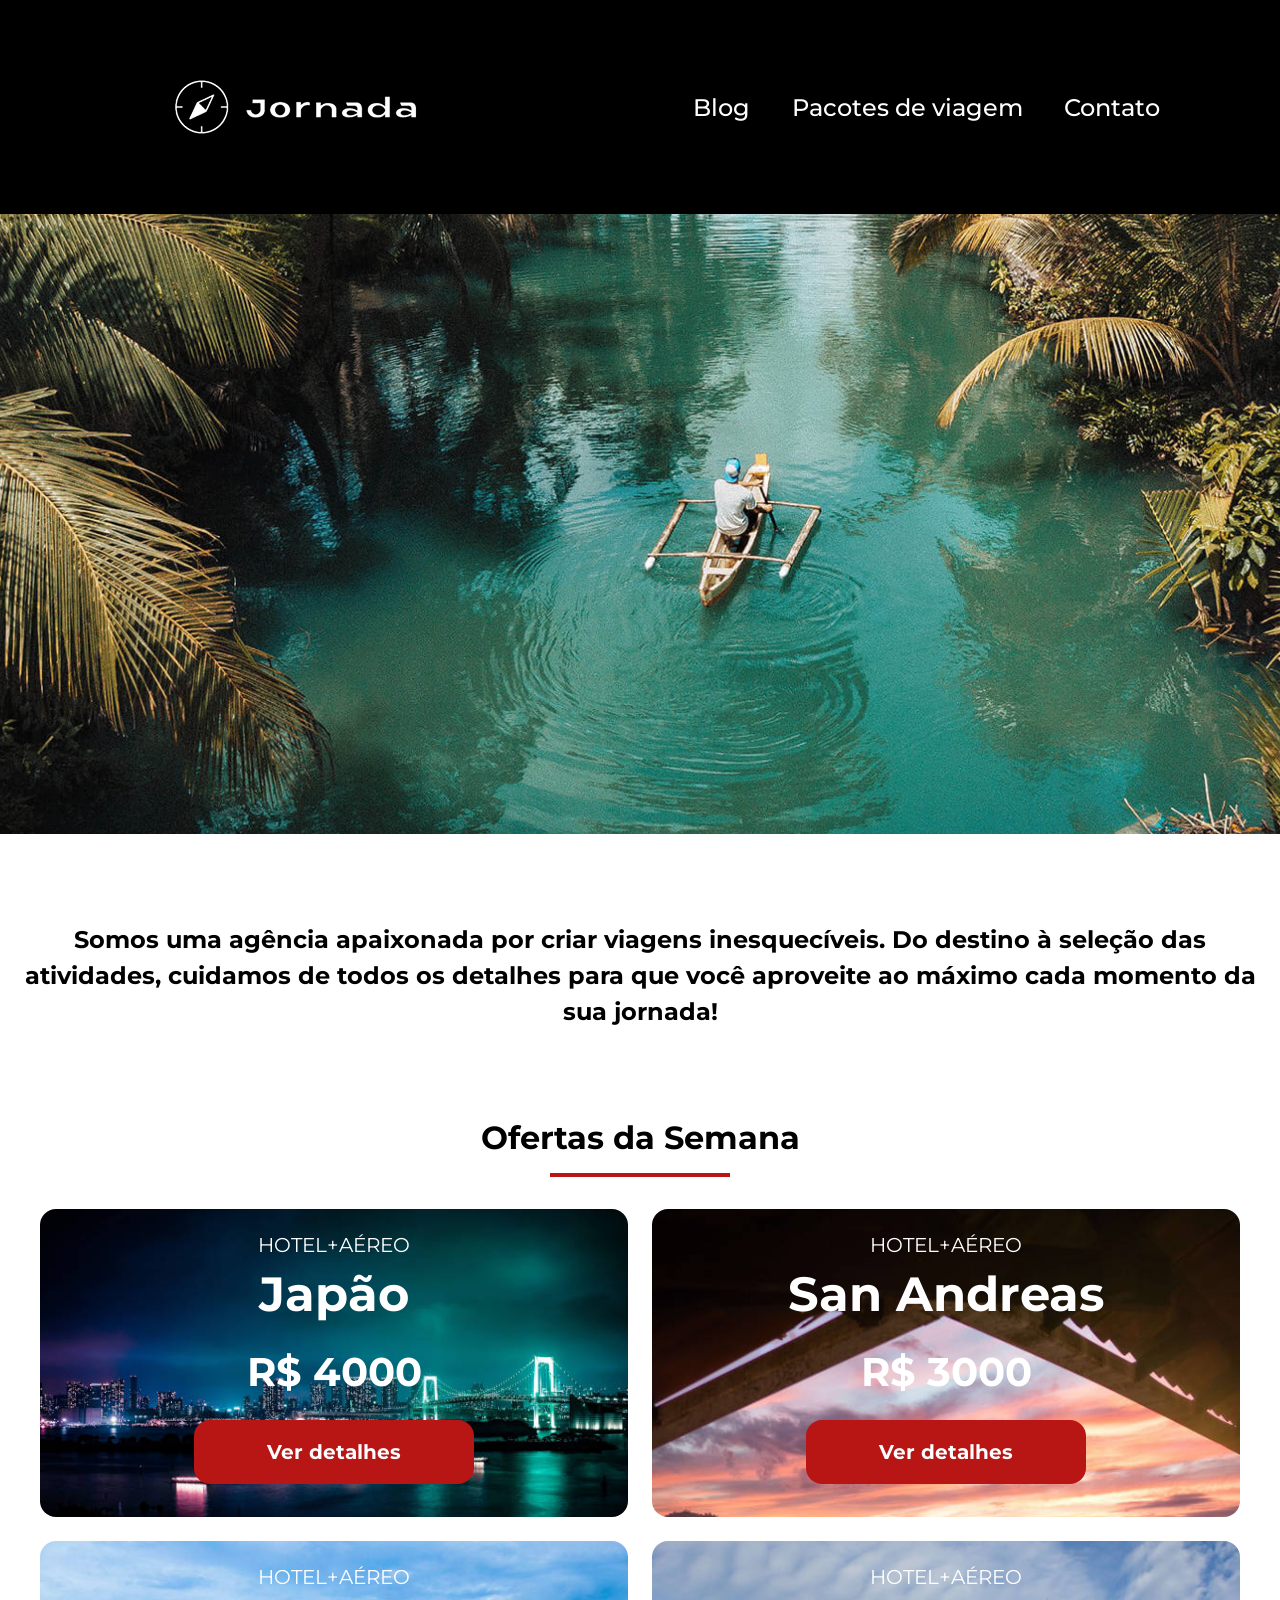
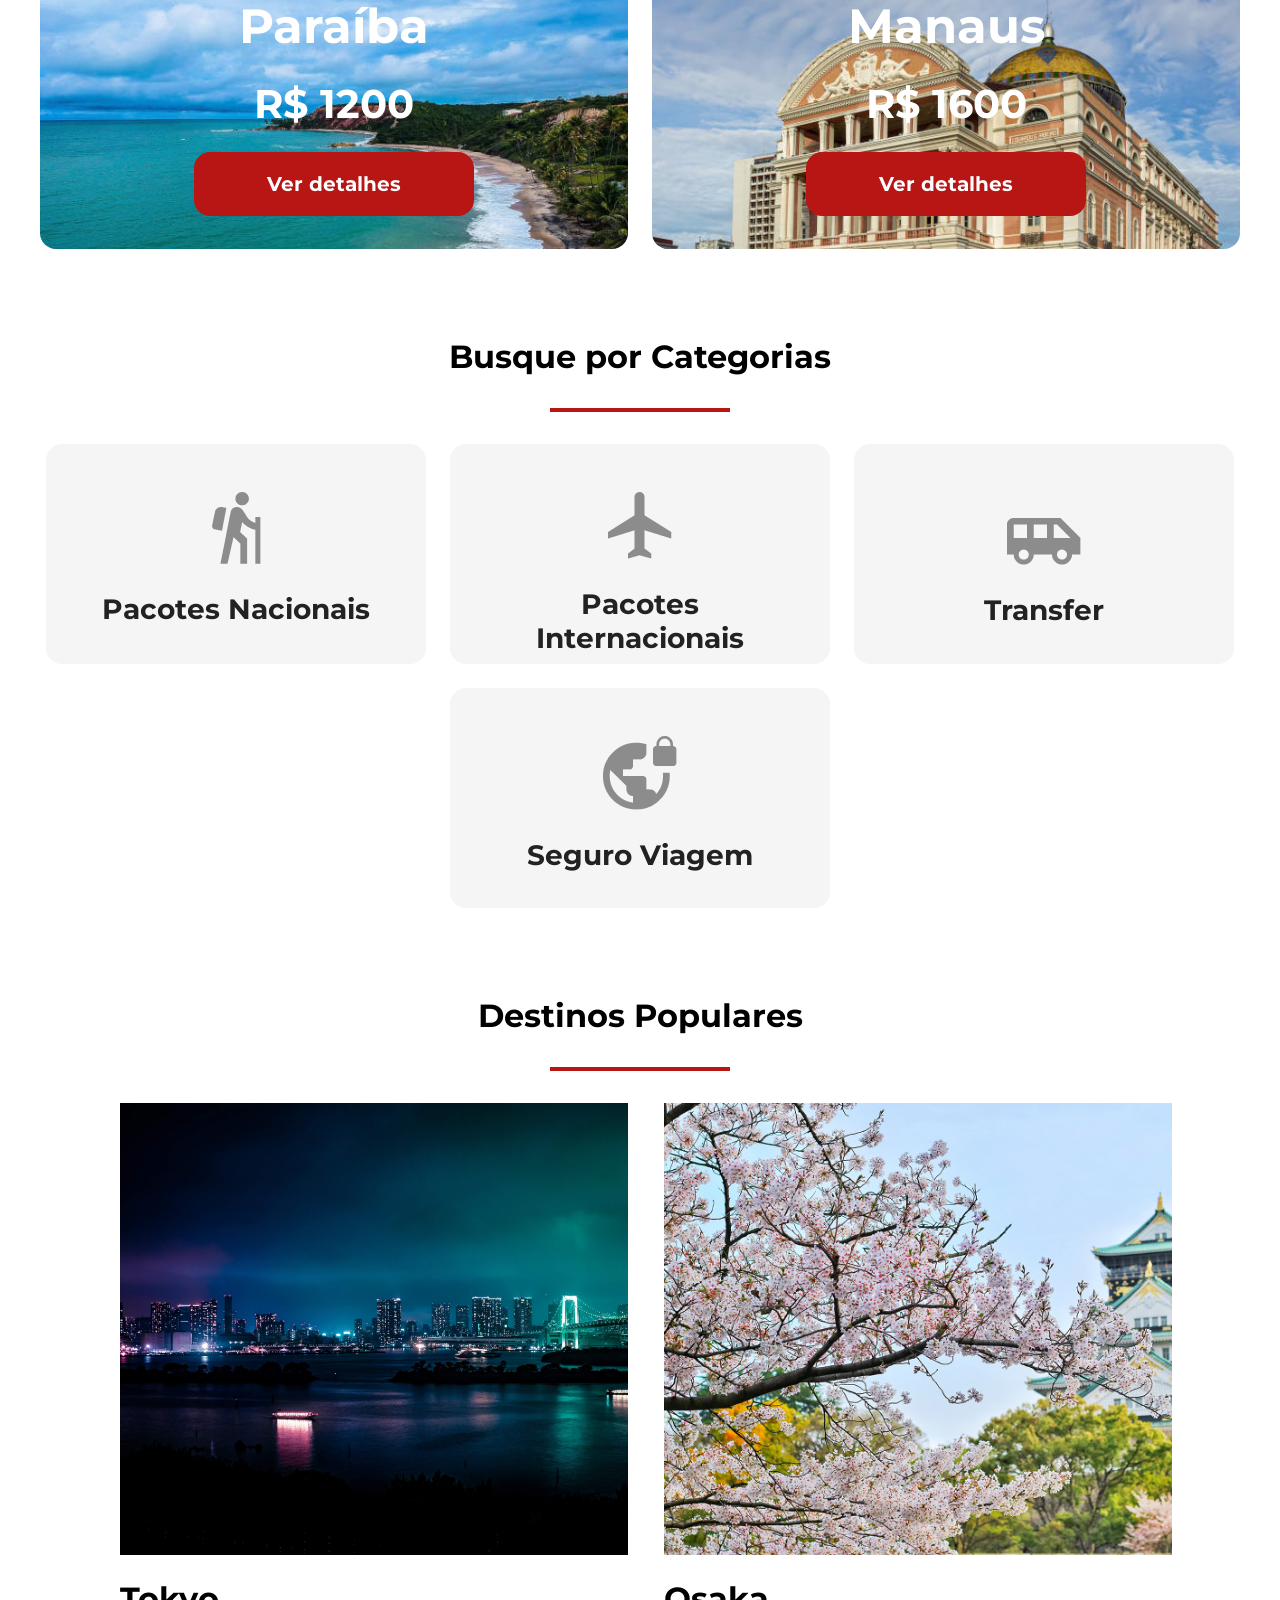
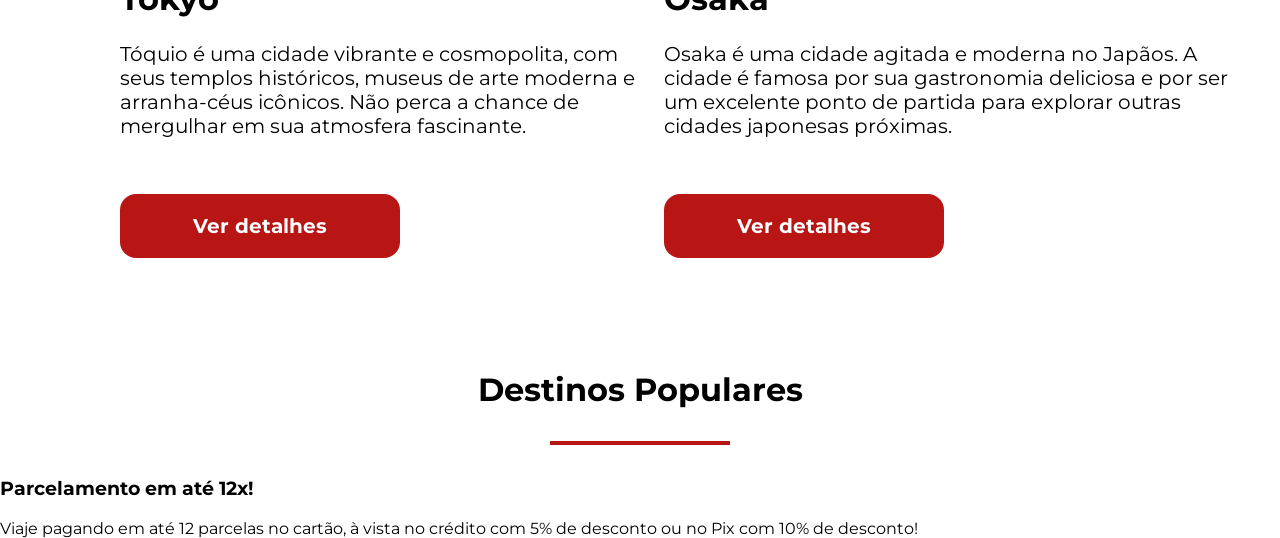
==== index.html @ 3dba0cf2 "Adicioona estrutura inicial da sessao de pagamentos" ====
<!doctype html>
<html lang="pt-br">
  <head>
    <meta charset="UTF-8" />
    <meta name="viewport" content="width=device-width, initial-scale=1.0" />
    <title>Jornada Viagens</title>
    <link rel="stylesheet" href="./css/style.css" />
  </head>
  <body>
    <header>
      <a class="logo" href="index.html" title="Voltar para a página inicial">
        <img
          class="img-mobile"
          src="img/bussola-jornada-viagens-branco.png"
          alt="Bussola Jornada Viagens na cor branca"
        />

        <img
          class="img-desktop"
          src="img/logo-jornada-viagens-branca.png"
          alt="Logo Jornada Viagens na cor branca"
        />
      </a>
      <div class="navigation-menu">
        <label for="menu"> <img src="img/menu.png" alt="Menu" /></label>
        <input type="checkbox" id="menu" hidden />
        <nav>
          <ul class="list-links">
            <li>
              <a href="blog.html" target="_blank" title="Acessar Blog">Blog</a>
            </li>
            <li>
              <a
                href="pacotes.html"
                target="_blank"
                title="Acessar Pacotes de viagem"
                >Pacotes de viagem</a
              >
            </li>
            <li>
              <a href="contato.html" target="_blank" title="Acessar Contato"
                >Contato</a
              >
            </li>
          </ul>
        </nav>
      </div>
    </header>
    <section class="hero">
      <div class="hero-mobile"></div>
      <h2>
        Somos uma agência apaixonada por criar viagens inesquecíveis. Do destino
        à seleção das atividades, cuidamos de todos os detalhes para que você
        aproveite ao máximo cada momento da sua jornada!
      </h2>
    </section>

    <section class="offers">
      <div class="section-title">
        <h2>Ofertas da Semana</h2>
        <hr />
      </div>

      <div class="offers-card">
        <article class="card japao">
            <header>
              <p>HOTEL+AÉREO</p>
              <h3>Japão <br>
                <span>R$ 4000</span>
              </h3>
            </header>
            <footer> <a href="#" class="button">Ver detalhes </a></footer>
          </article>

          <article class="card san-andreas">
            <header>
              <p>HOTEL+AÉREO</p>
              <h3>San Andreas <br>
                <span>R$ 3000</span>
              </h3>
            </header>
            <footer> <a href="#" class="button">Ver detalhes </a></footer>
          </article>

          <article class="card paraiba">
            <header>
              <p>HOTEL+AÉREO</p>
              <h3>Paraíba <br>
                <span>R$ 1200</span>
              </h3>
            </header>
            <footer> <a href="#" class="button">Ver detalhes </a></footer>
          </article>

          <article class="card manaus">
            <header>
              <p>HOTEL+AÉREO</p>
              <h3>Manaus <br>
                <span>R$ 1600</span>
              </h3>
            </header>
            <footer> <a href="#" class="button">Ver detalhes </a></footer>
          </article>
       
      </div>
    </section>

    <section class="busca-categorias">
      <div class="section-title">
        <h2>Busque por Categorias</h2>
        <hr>
      </div>
      <div class="card-busca">
        <a class="card" href="#" target="_blank" title="Busque pela categoria Pacotes Nacionais">
          <img src="img/ícone - pacotes nacionais.png" alt="ícone cinza representando uma pessoa fazendo tracking">
        <h3>Pacotes Nacionais</h3> </a>

        <a class="card" href="#" target="_blank" title="Busque pela categoria Pacotes Internacions">
          <img src="img/ícone - pacotes interacionais.png" alt="ícone cinza representando um avião">
          <h3>Pacotes Internacionais</h3>
        </a>

        <a class="card" id="single-line" href="#" target="_blank" title="Busque pela categoria Transferências">
          <img src="img/ícone -transfer.png" alt="ícone cinza representando uma Van">
          <h3>Transfer</h3>
        </a>

        <a class="card" href="#" target="_blank" title="Busque pela categoria Seguro Viagem">
          <img src="img/ícone - seguro viagem.png" alt="ícone cinza representando um Globo com Cadeado">
          <h3>Seguro Viagem</h3>
        </a>
      </div>

      <section class="destinos-populares">
        <div class="section-title">
          <h2>Destinos Populares</h2>
          <hr>
        </div>

        <div class="itens-destinos">
          <article class="item">
            <div class="foto-destino-tokyo">

            </div>
            <header>
              <div class="img-item">
                <h4 class="texto-tokyo">Tokyo</h4>
              </div>
            </header>
            <p class="texto-tokyo">Tóquio é uma cidade vibrante e cosmopolita, com seus templos históricos, museus de arte moderna e arranha-céus icônicos. Não perca a chance de mergulhar em sua atmosfera fascinante.</p>
            <a href="#" class="button">Ver detalhes</a>
          </article>

          <article class="item">
            <div class="foto-destino-osaka">
              
            </div>
            <header>
              <div class="img-item">
                <h4 class="texto-osaka">Osaka</h4>
              </div>
            </header>
            <p class="texto-osaka">Osaka é uma cidade agitada e moderna no Japãos. A cidade é famosa por sua gastronomia deliciosa e por ser um excelente ponto de partida para explorar outras cidades japonesas próximas.</p>
            <a href="#" class="button button-osaka">Ver detalhes</a>
          </article>
        </div>
      </section>

      <secrion class="payments">
        <div class="section-title">
          <h2>Destinos Populares</h2>
          <hr>
        </div>
        <div class="text content">
          <h3>Parcelamento em até 12x!</h3>
          <p>Viaje pagando em até 12 parcelas no cartão, à vista no crédito com 5% de desconto ou no Pix com 10% de desconto!</p>
        </div>
        <div class="image bag"></div>
        <div class="image passport"></div>
        <div class="image people"></div>
      </secrion>
    </body>
</html>
---- css/style.css ----
@import url(global.css);
@import url(header.css);
@import url(hero.css);
@import url(offers.css);
@import url(buscacategorias.css);
@import url(destinations.css);
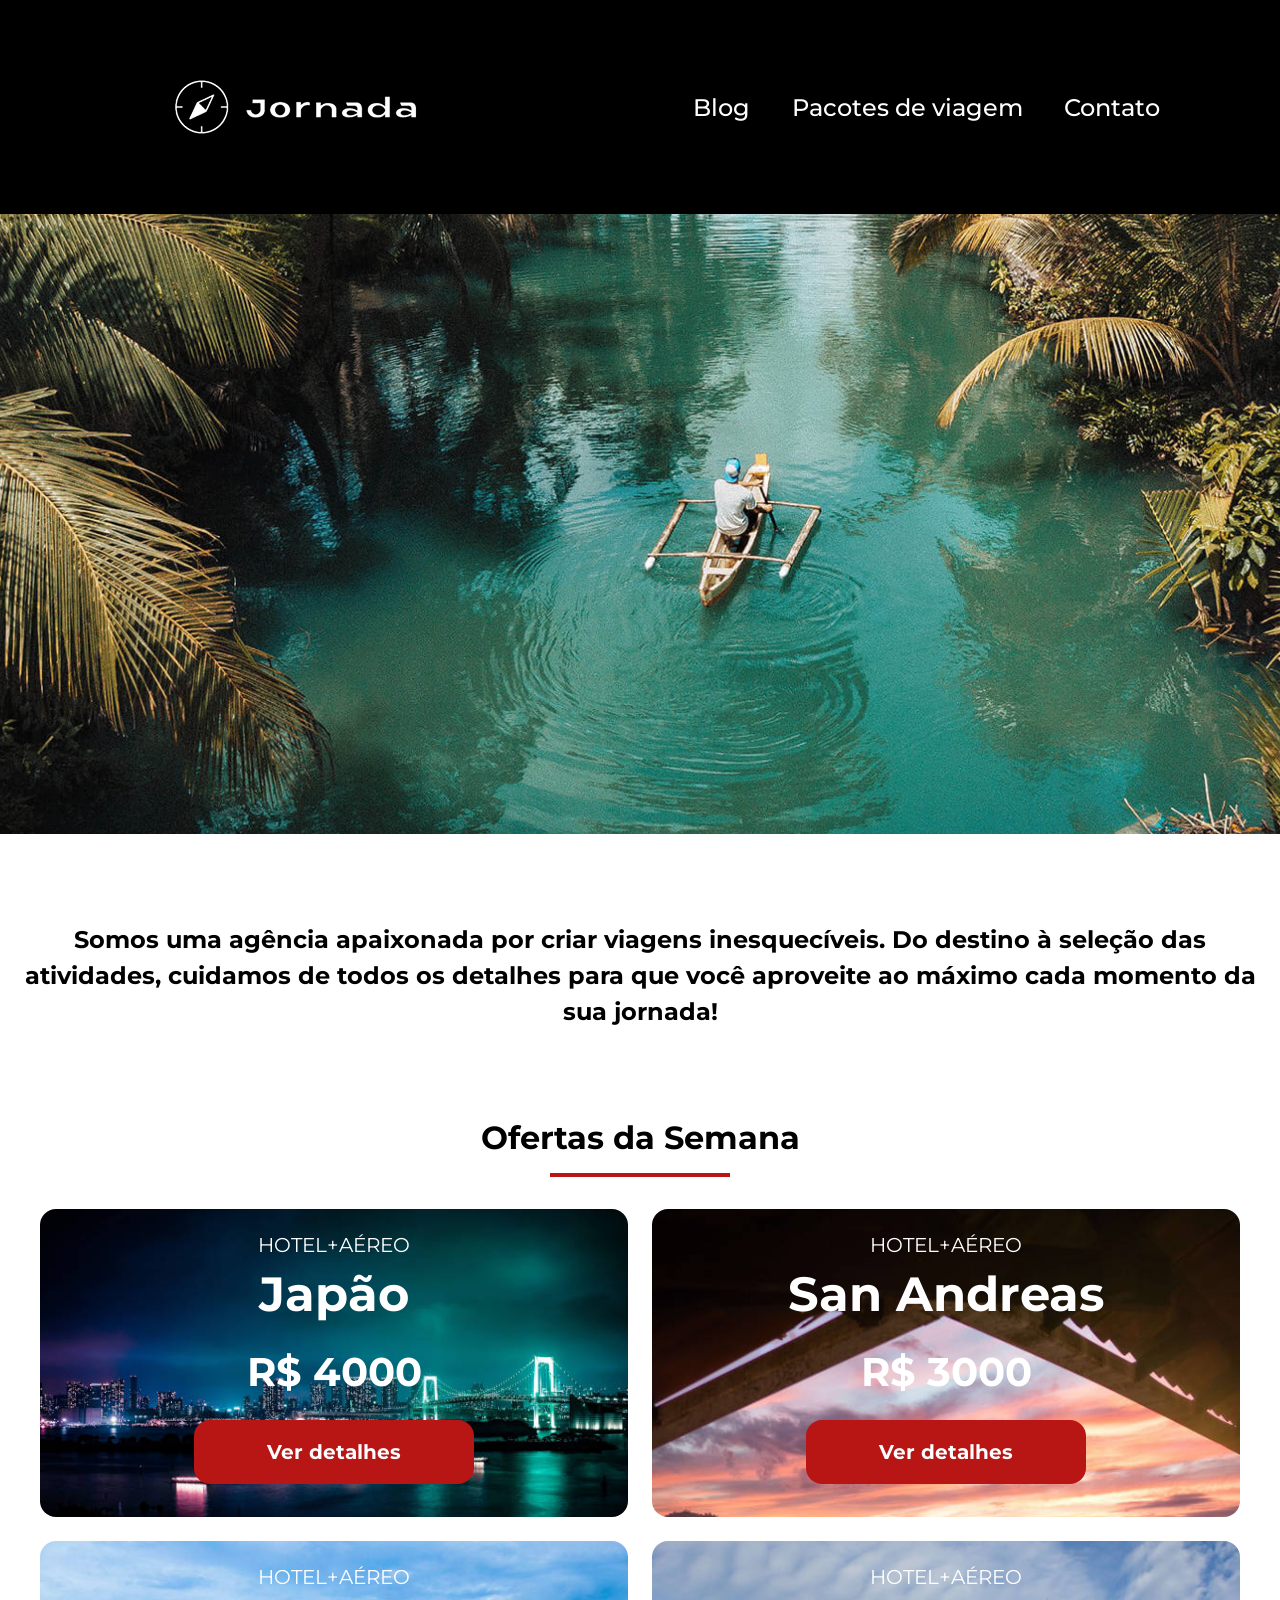
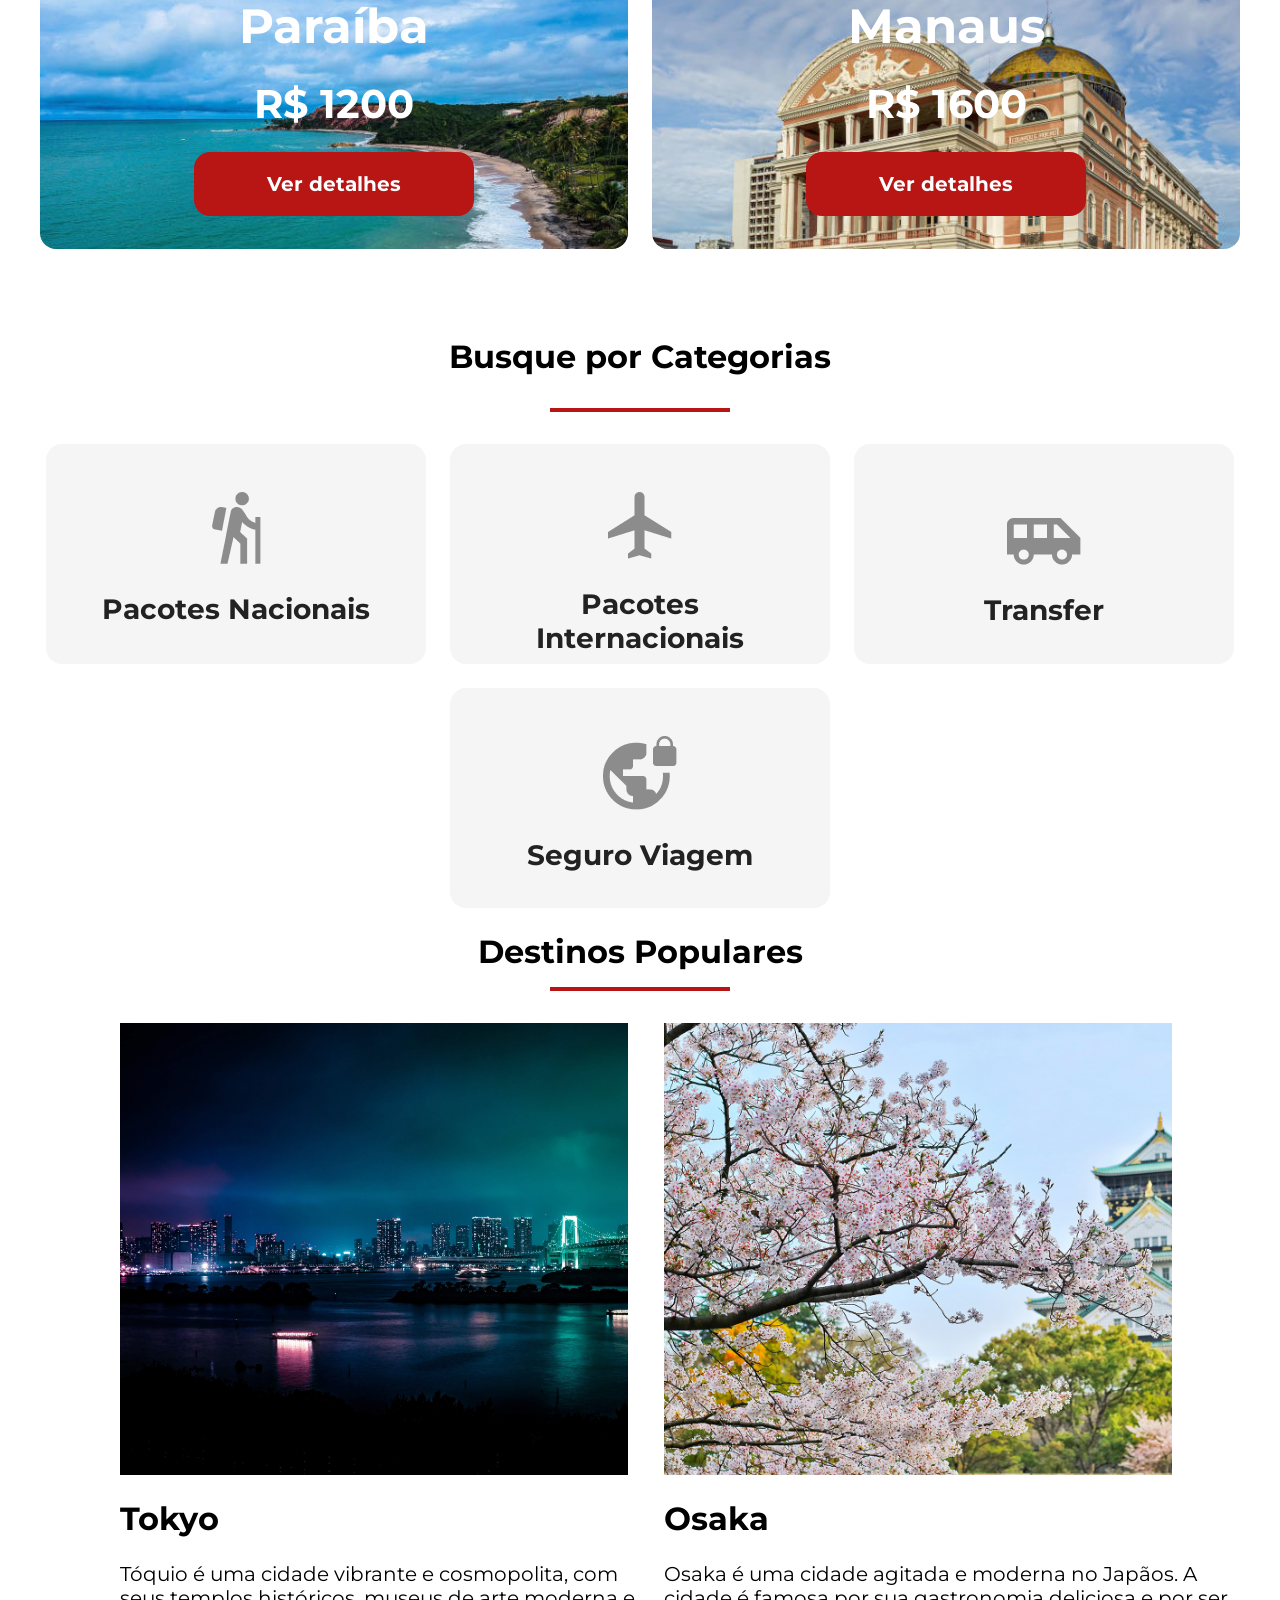
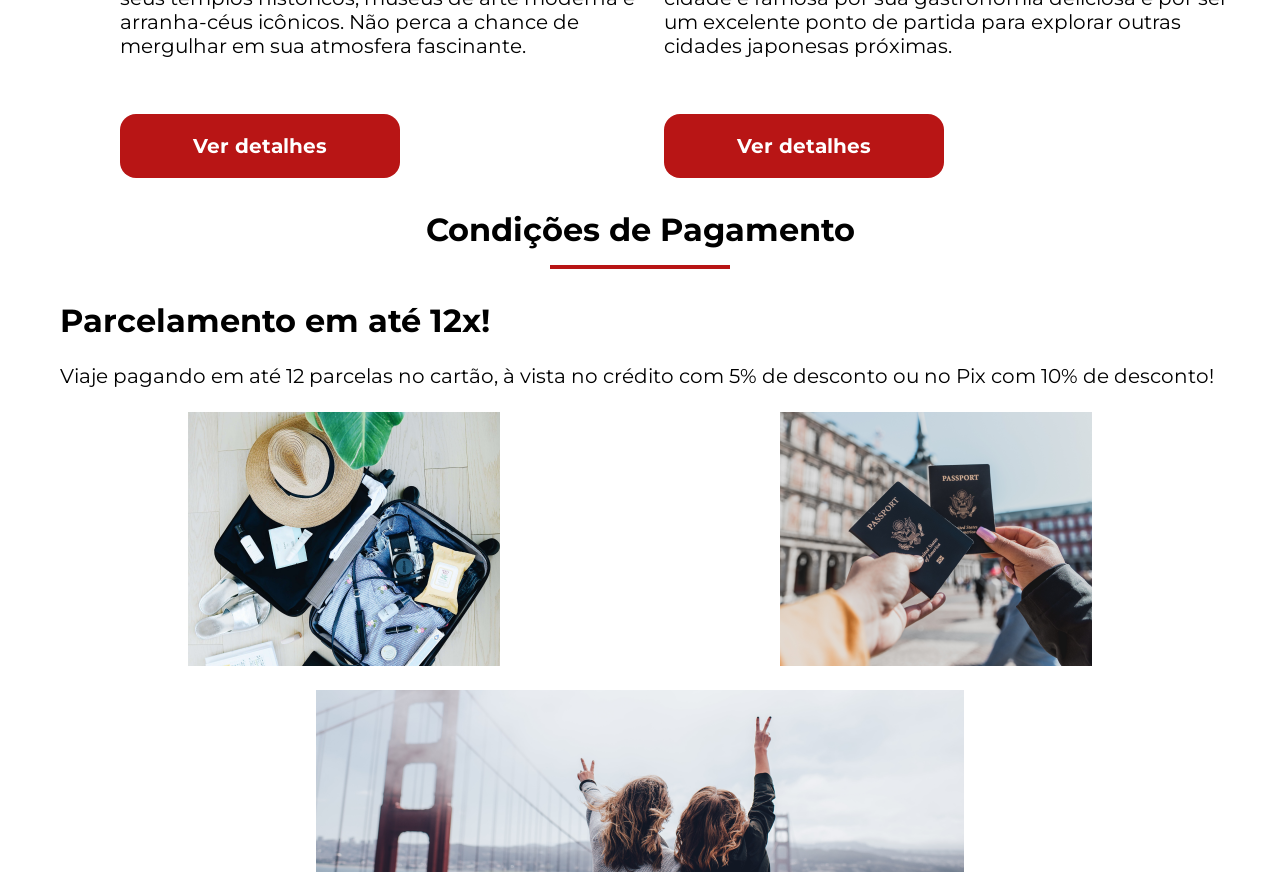
==== commit 65abcafe: "Finaliza cards com css grid para layouts mobile e tablets" ====
--- a/index.html
+++ b/index.html
@@ -131,6 +131,8 @@
         </a>
       </div>
 
+      </section>
+
       <section class="destinos-populares">
         <div class="section-title">
           <h2>Destinos Populares</h2>
@@ -166,18 +168,20 @@
         </div>
       </section>
 
-      <secrion class="payments">
+      <section class="payments">
         <div class="section-title">
-          <h2>Destinos Populares</h2>
+          <h2>Condições de Pagamento</h2>
           <hr>
         </div>
-        <div class="text content">
-          <h3>Parcelamento em até 12x!</h3>
-          <p>Viaje pagando em até 12 parcelas no cartão, à vista no crédito com 5% de desconto ou no Pix com 10% de desconto!</p>
+        <div class="text-content">
+          <h3 class="content-title">Parcelamento em até 12x!</h3>
+          <p class="content-text">Viaje pagando em até 12 parcelas no cartão, à vista no crédito com 5% de desconto ou no Pix com 10% de desconto!</p>
         </div>
-        <div class="image bag"></div>
-        <div class="image passport"></div>
-        <div class="image people"></div>
-      </secrion>
+        <div class="photo-grid">
+          <div class="imagens-grid image bag"></div>
+          <div class="imagens-grid image passport"></div>
+          <div class="imagens-grid image people"></div>
+        </div>
+      </section>
     </body>
 </html>
--- a/css/style.css
+++ b/css/style.css
@@ -5,4 +5,5 @@
 @import url(hero.css);
 @import url(offers.css);
 @import url(buscacategorias.css);
-@import url(destinations.css);+@import url(destinations.css);
+@import url(payments.css);
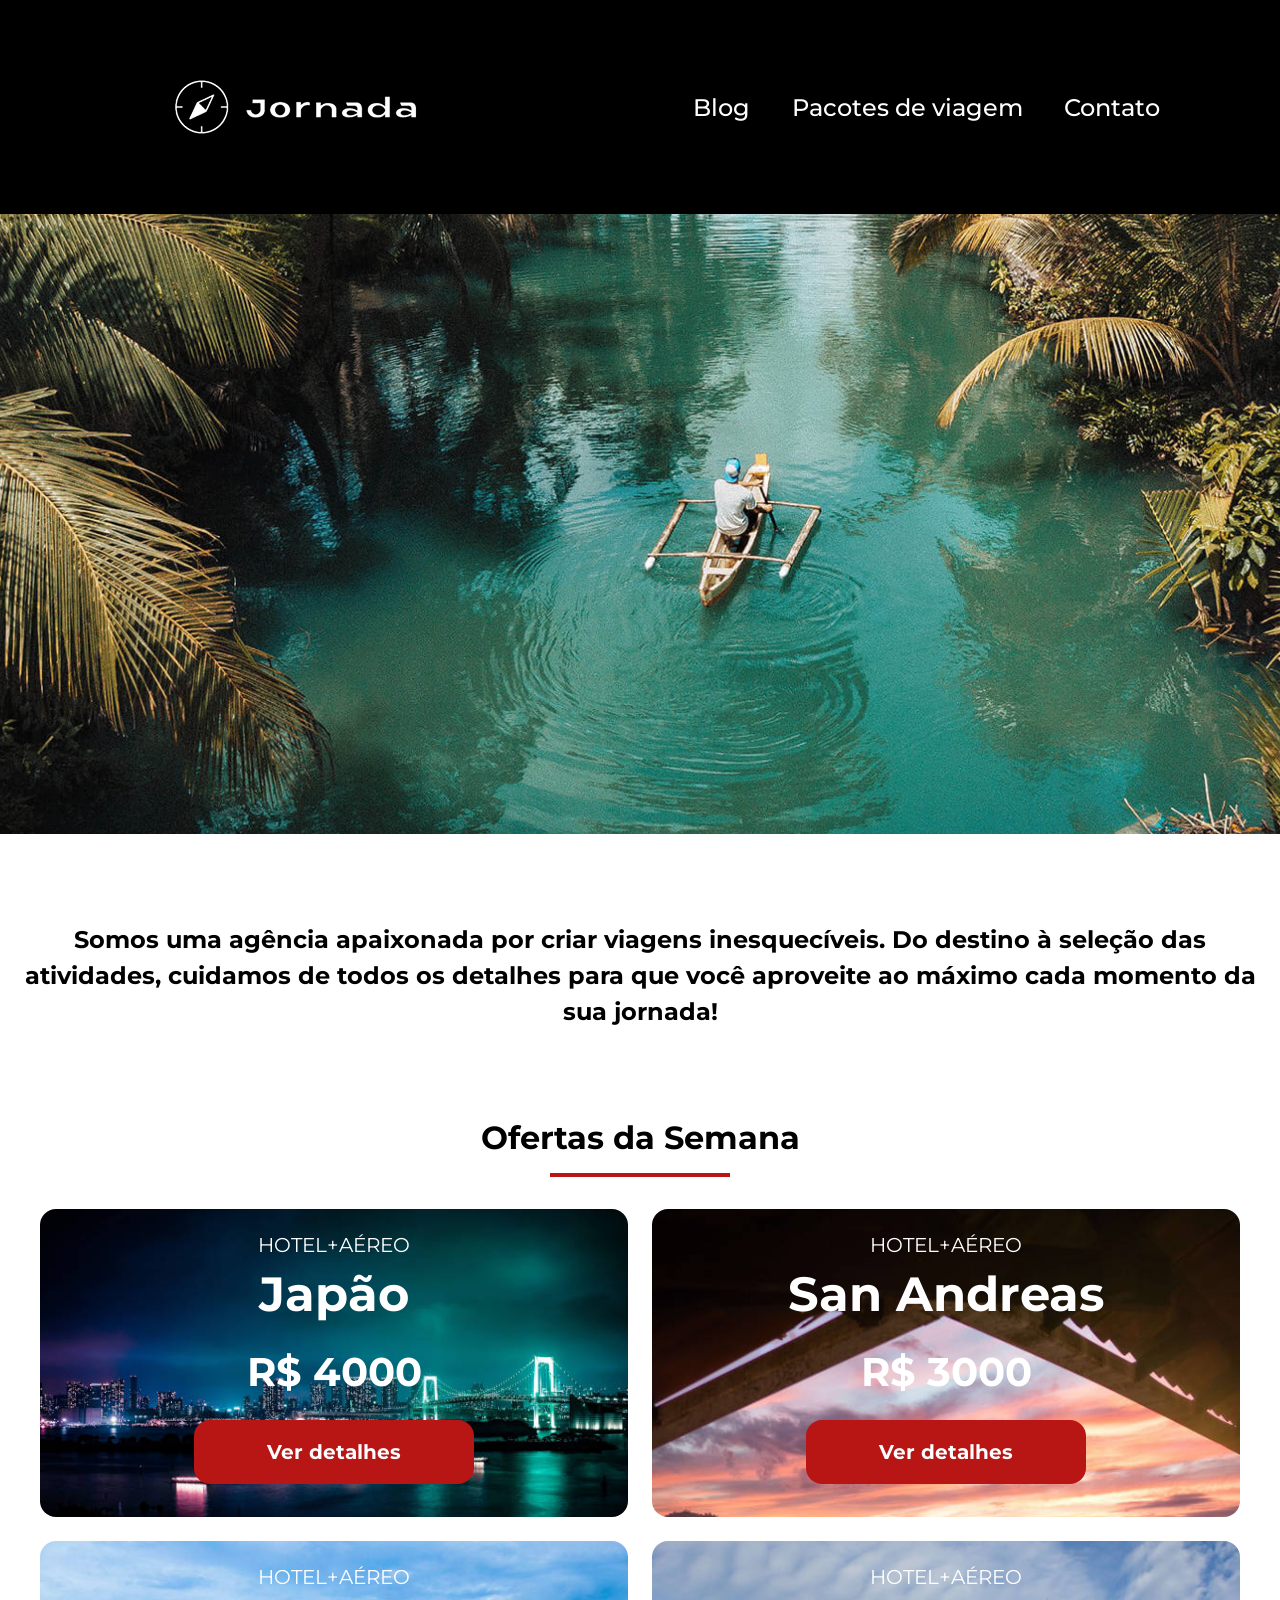
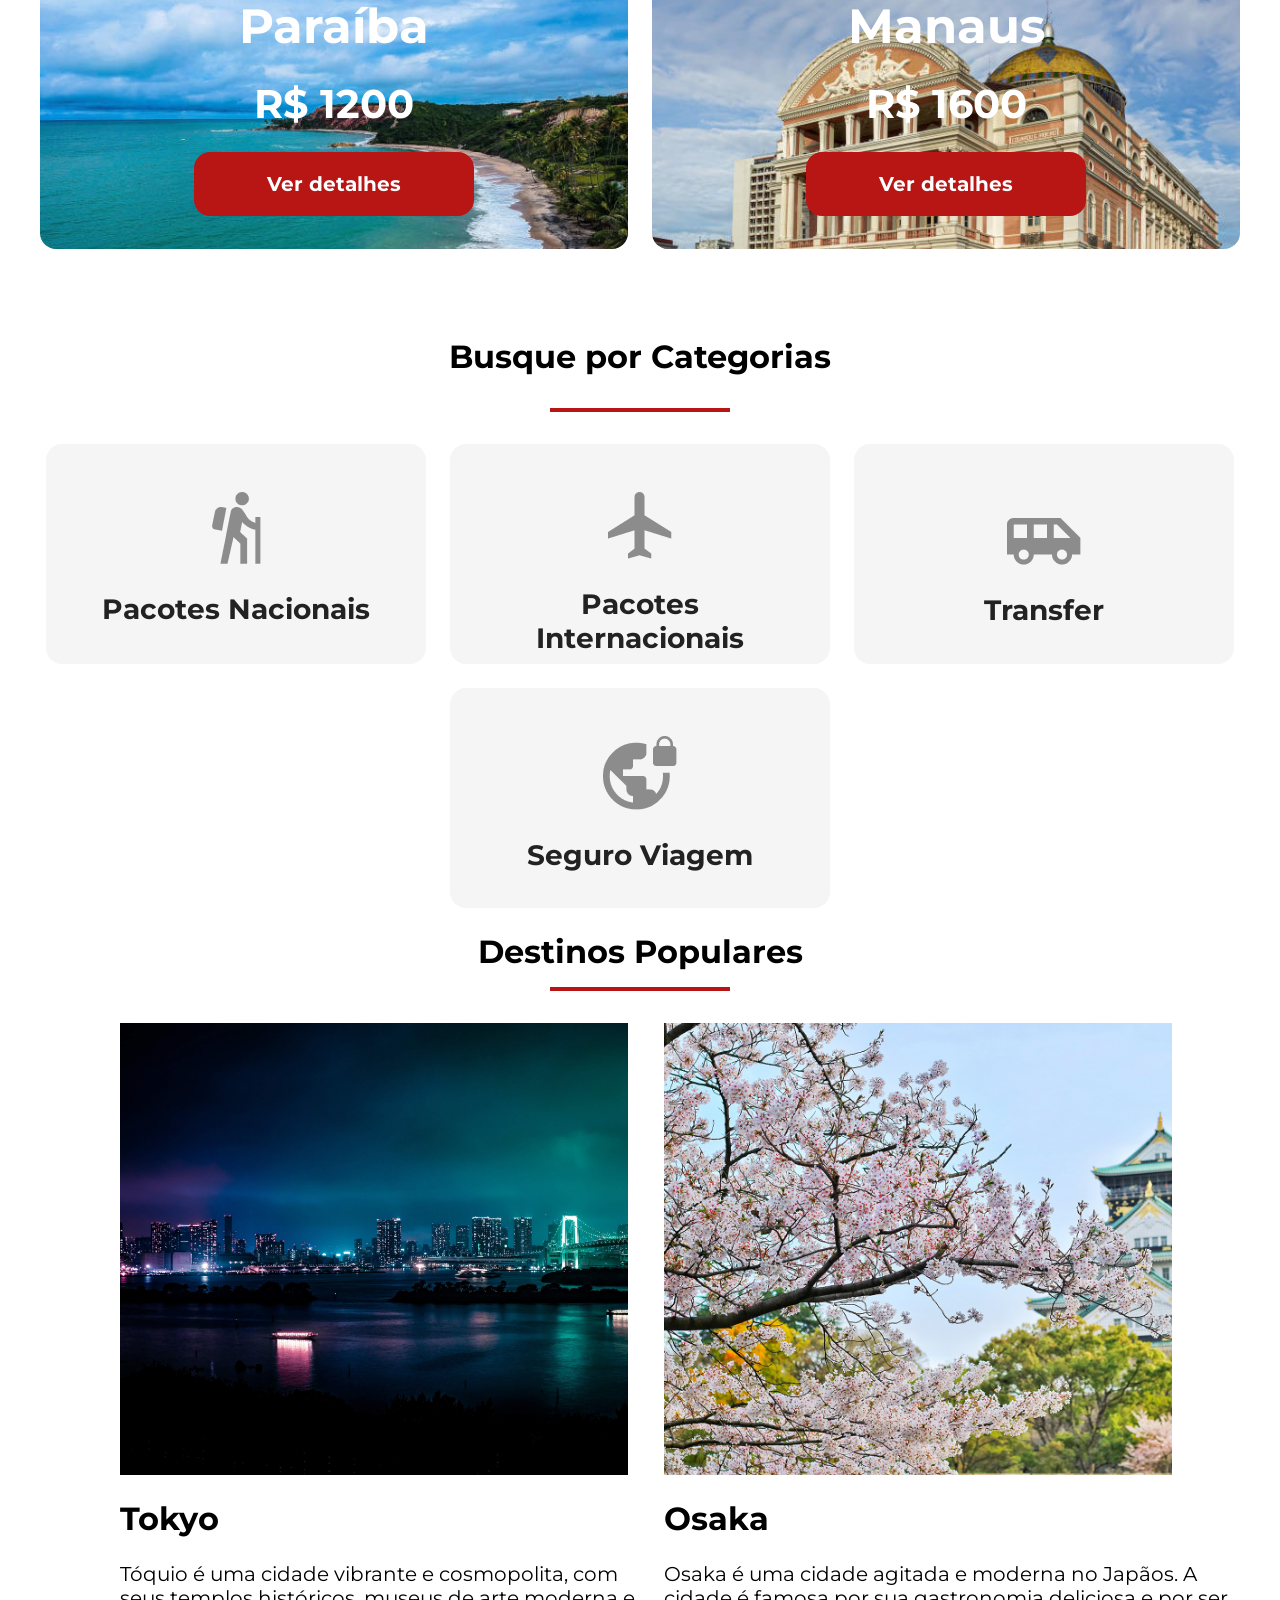
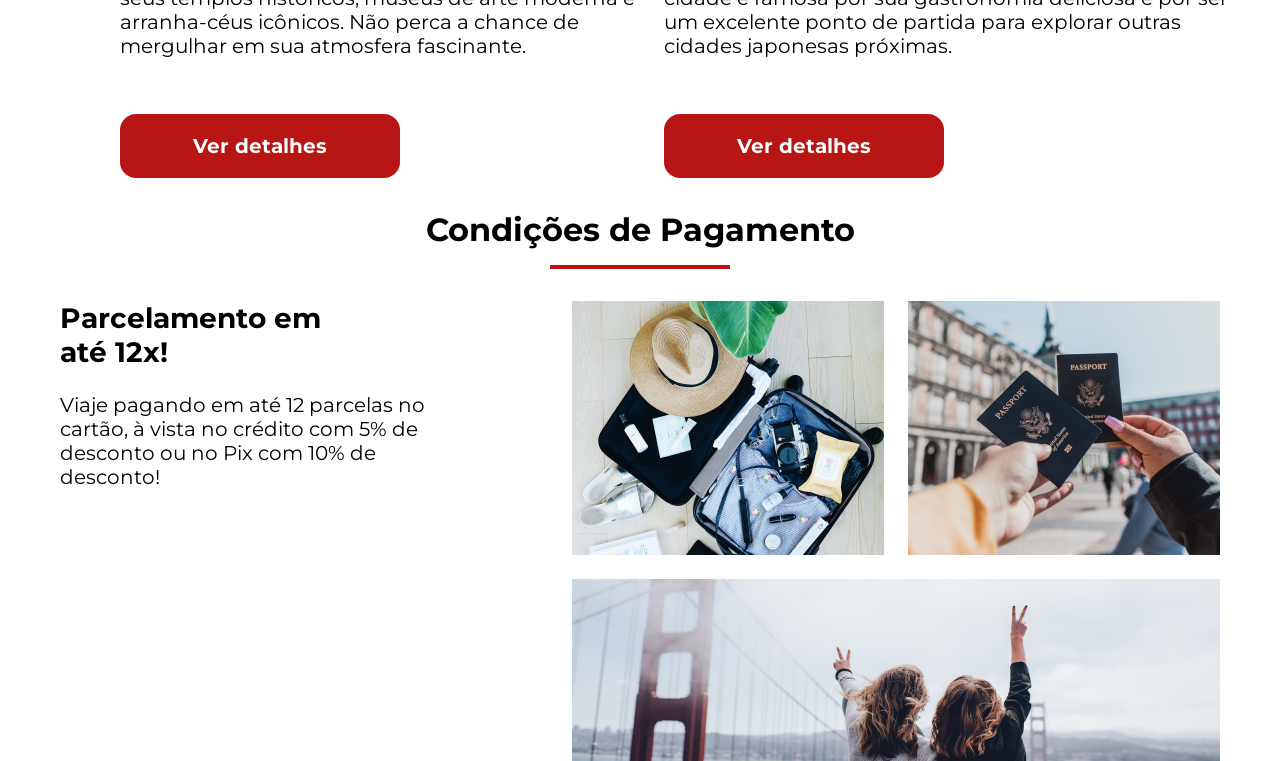
==== commit f5d64d79: "Finaliza sessao payments" ====
--- a/index.html
+++ b/index.html
@@ -63,125 +63,170 @@
 
       <div class="offers-card">
         <article class="card japao">
-            <header>
-              <p>HOTEL+AÉREO</p>
-              <h3>Japão <br>
-                <span>R$ 4000</span>
-              </h3>
-            </header>
-            <footer> <a href="#" class="button">Ver detalhes </a></footer>
-          </article>
-
-          <article class="card san-andreas">
-            <header>
-              <p>HOTEL+AÉREO</p>
-              <h3>San Andreas <br>
-                <span>R$ 3000</span>
-              </h3>
-            </header>
-            <footer> <a href="#" class="button">Ver detalhes </a></footer>
-          </article>
-
-          <article class="card paraiba">
-            <header>
-              <p>HOTEL+AÉREO</p>
-              <h3>Paraíba <br>
-                <span>R$ 1200</span>
-              </h3>
-            </header>
-            <footer> <a href="#" class="button">Ver detalhes </a></footer>
-          </article>
-
-          <article class="card manaus">
-            <header>
-              <p>HOTEL+AÉREO</p>
-              <h3>Manaus <br>
-                <span>R$ 1600</span>
-              </h3>
-            </header>
-            <footer> <a href="#" class="button">Ver detalhes </a></footer>
-          </article>
-       
+          <header>
+            <p>HOTEL+AÉREO</p>
+            <h3>
+              Japão <br />
+              <span>R$ 4000</span>
+            </h3>
+          </header>
+          <footer><a href="#" class="button">Ver detalhes </a></footer>
+        </article>
+
+        <article class="card san-andreas">
+          <header>
+            <p>HOTEL+AÉREO</p>
+            <h3>
+              San Andreas <br />
+              <span>R$ 3000</span>
+            </h3>
+          </header>
+          <footer><a href="#" class="button">Ver detalhes </a></footer>
+        </article>
+
+        <article class="card paraiba">
+          <header>
+            <p>HOTEL+AÉREO</p>
+            <h3>
+              Paraíba <br />
+              <span>R$ 1200</span>
+            </h3>
+          </header>
+          <footer><a href="#" class="button">Ver detalhes </a></footer>
+        </article>
+
+        <article class="card manaus">
+          <header>
+            <p>HOTEL+AÉREO</p>
+            <h3>
+              Manaus <br />
+              <span>R$ 1600</span>
+            </h3>
+          </header>
+          <footer><a href="#" class="button">Ver detalhes </a></footer>
+        </article>
       </div>
     </section>
 
     <section class="busca-categorias">
       <div class="section-title">
         <h2>Busque por Categorias</h2>
-        <hr>
+        <hr />
       </div>
       <div class="card-busca">
-        <a class="card" href="#" target="_blank" title="Busque pela categoria Pacotes Nacionais">
-          <img src="img/ícone - pacotes nacionais.png" alt="ícone cinza representando uma pessoa fazendo tracking">
-        <h3>Pacotes Nacionais</h3> </a>
-
-        <a class="card" href="#" target="_blank" title="Busque pela categoria Pacotes Internacions">
-          <img src="img/ícone - pacotes interacionais.png" alt="ícone cinza representando um avião">
+        <a
+          class="card"
+          href="#"
+          target="_blank"
+          title="Busque pela categoria Pacotes Nacionais"
+        >
+          <img
+            src="img/ícone - pacotes nacionais.png"
+            alt="ícone cinza representando uma pessoa fazendo tracking"
+          />
+          <h3>Pacotes Nacionais</h3>
+        </a>
+
+        <a
+          class="card"
+          href="#"
+          target="_blank"
+          title="Busque pela categoria Pacotes Internacions"
+        >
+          <img
+            src="img/ícone - pacotes interacionais.png"
+            alt="ícone cinza representando um avião"
+          />
           <h3>Pacotes Internacionais</h3>
         </a>
 
-        <a class="card" id="single-line" href="#" target="_blank" title="Busque pela categoria Transferências">
-          <img src="img/ícone -transfer.png" alt="ícone cinza representando uma Van">
+        <a
+          class="card"
+          id="single-line"
+          href="#"
+          target="_blank"
+          title="Busque pela categoria Transferências"
+        >
+          <img
+            src="img/ícone -transfer.png"
+            alt="ícone cinza representando uma Van"
+          />
           <h3>Transfer</h3>
         </a>
 
-        <a class="card" href="#" target="_blank" title="Busque pela categoria Seguro Viagem">
-          <img src="img/ícone - seguro viagem.png" alt="ícone cinza representando um Globo com Cadeado">
+        <a
+          class="card"
+          href="#"
+          target="_blank"
+          title="Busque pela categoria Seguro Viagem"
+        >
+          <img
+            src="img/ícone - seguro viagem.png"
+            alt="ícone cinza representando um Globo com Cadeado"
+          />
           <h3>Seguro Viagem</h3>
         </a>
       </div>
-
-      </section>
-
-      <section class="destinos-populares">
-        <div class="section-title">
-          <h2>Destinos Populares</h2>
-          <hr>
-        </div>
-
-        <div class="itens-destinos">
-          <article class="item">
-            <div class="foto-destino-tokyo">
-
+    </section>
+
+    <section class="destinos-populares">
+      <div class="section-title">
+        <h2>Destinos Populares</h2>
+        <hr />
+      </div>
+
+      <div class="itens-destinos">
+        <article class="item">
+          <div class="foto-destino-tokyo"></div>
+          <header>
+            <div class="img-item">
+              <h4 class="texto-tokyo">Tokyo</h4>
             </div>
-            <header>
-              <div class="img-item">
-                <h4 class="texto-tokyo">Tokyo</h4>
-              </div>
-            </header>
-            <p class="texto-tokyo">Tóquio é uma cidade vibrante e cosmopolita, com seus templos históricos, museus de arte moderna e arranha-céus icônicos. Não perca a chance de mergulhar em sua atmosfera fascinante.</p>
-            <a href="#" class="button">Ver detalhes</a>
-          </article>
-
-          <article class="item">
-            <div class="foto-destino-osaka">
-              
+          </header>
+          <p class="texto-tokyo">
+            Tóquio é uma cidade vibrante e cosmopolita, com seus templos
+            históricos, museus de arte moderna e arranha-céus icônicos. Não
+            perca a chance de mergulhar em sua atmosfera fascinante.
+          </p>
+          <a href="#" class="button">Ver detalhes</a>
+        </article>
+
+        <article class="item">
+          <div class="foto-destino-osaka"></div>
+          <header>
+            <div class="img-item">
+              <h4 class="texto-osaka">Osaka</h4>
             </div>
-            <header>
-              <div class="img-item">
-                <h4 class="texto-osaka">Osaka</h4>
-              </div>
-            </header>
-            <p class="texto-osaka">Osaka é uma cidade agitada e moderna no Japãos. A cidade é famosa por sua gastronomia deliciosa e por ser um excelente ponto de partida para explorar outras cidades japonesas próximas.</p>
-            <a href="#" class="button button-osaka">Ver detalhes</a>
-          </article>
-        </div>
-      </section>
-
-      <section class="payments">
-        <div class="section-title">
-          <h2>Condições de Pagamento</h2>
-          <hr>
-        </div>
+          </header>
+          <p class="texto-osaka">
+            Osaka é uma cidade agitada e moderna no Japãos. A cidade é famosa
+            por sua gastronomia deliciosa e por ser um excelente ponto de
+            partida para explorar outras cidades japonesas próximas.
+          </p>
+          <a href="#" class="button button-osaka">Ver detalhes</a>
+        </article>
+      </div>
+    </section>
+
+    <section class="payments">
+      <div class="section-title">
+        <h2>Condições de Pagamento</h2>
+        <hr />
+      </div>
+      <div class="content-container">
         <div class="text-content">
           <h3 class="content-title">Parcelamento em até 12x!</h3>
-          <p class="content-text">Viaje pagando em até 12 parcelas no cartão, à vista no crédito com 5% de desconto ou no Pix com 10% de desconto!</p>
+          <p class="content-text">
+            Viaje pagando em até 12 parcelas no cartão, à vista no crédito com
+            5% de desconto ou no Pix com 10% de desconto!
+          </p>
         </div>
         <div class="photo-grid">
           <div class="imagens-grid image bag"></div>
           <div class="imagens-grid image passport"></div>
           <div class="imagens-grid image people"></div>
         </div>
-      </section>
-    </body>
+      </div>
+    </section>
+  </body>
 </html>
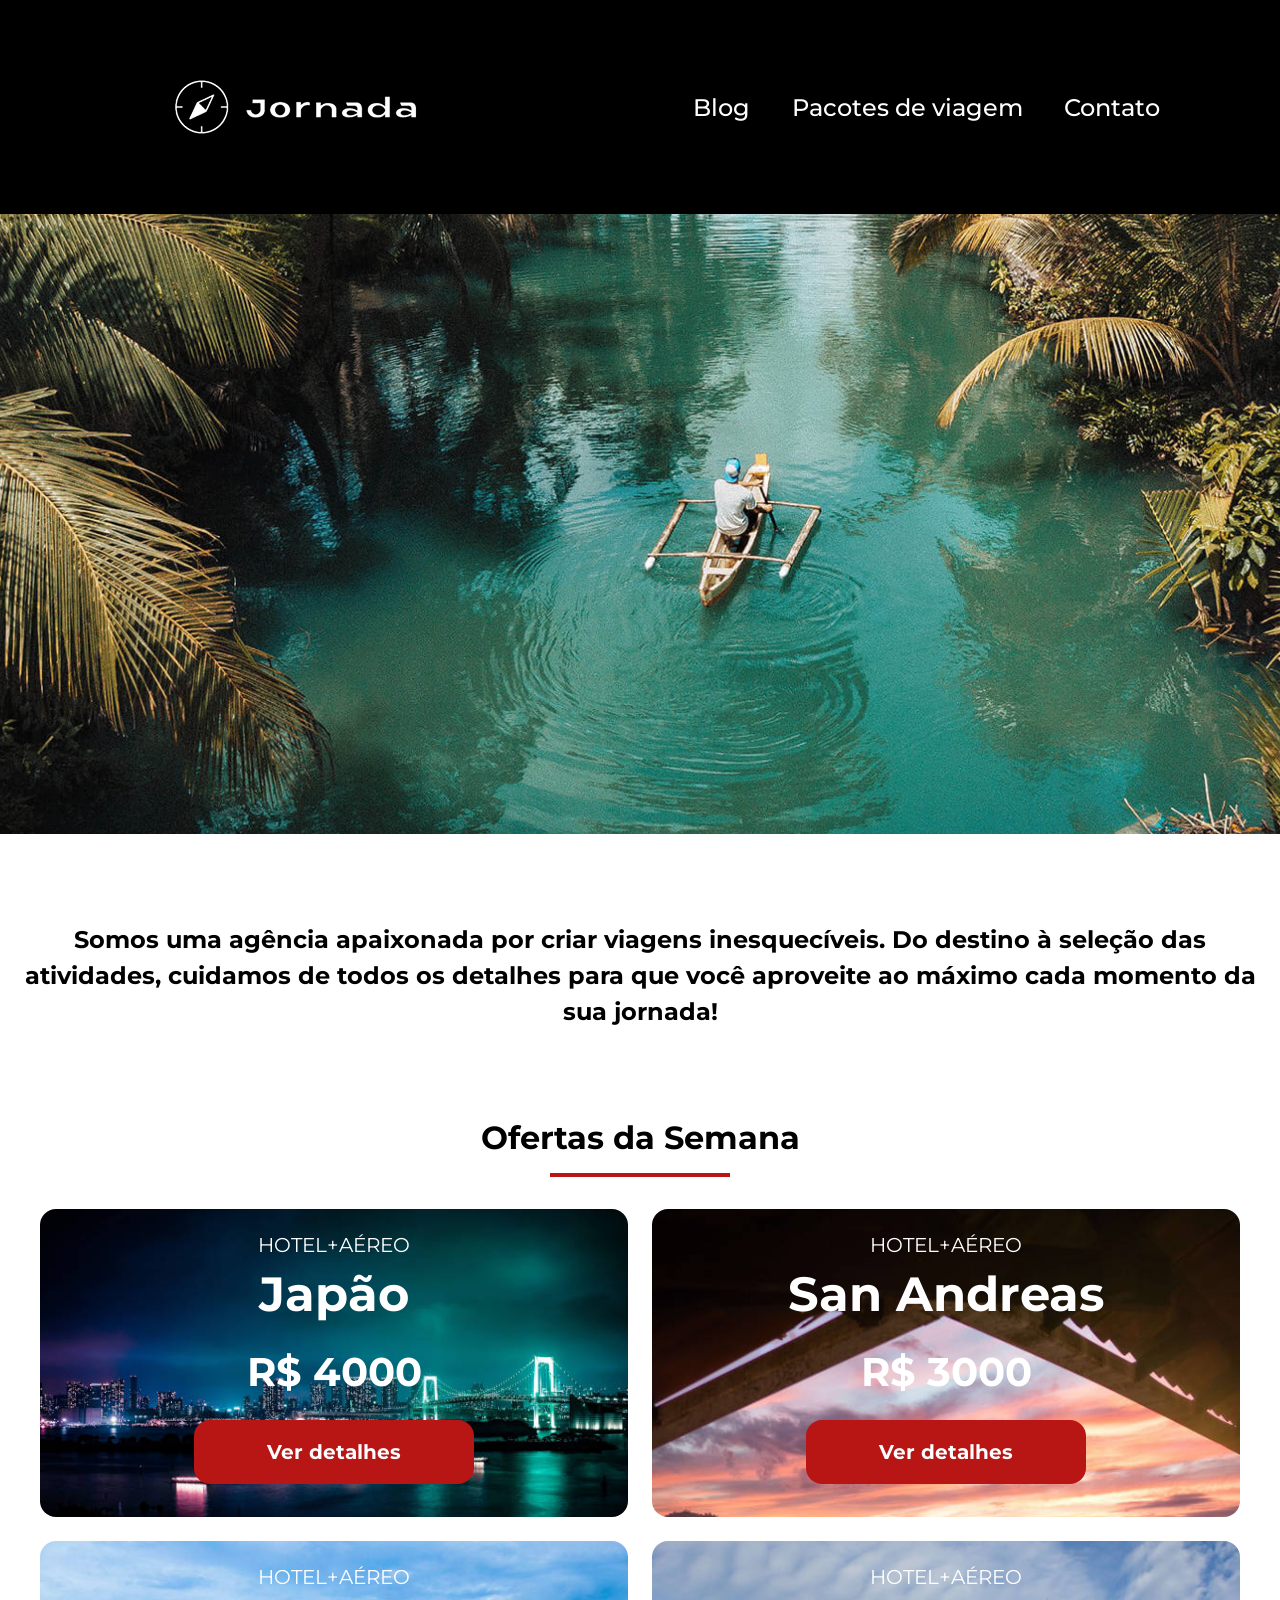
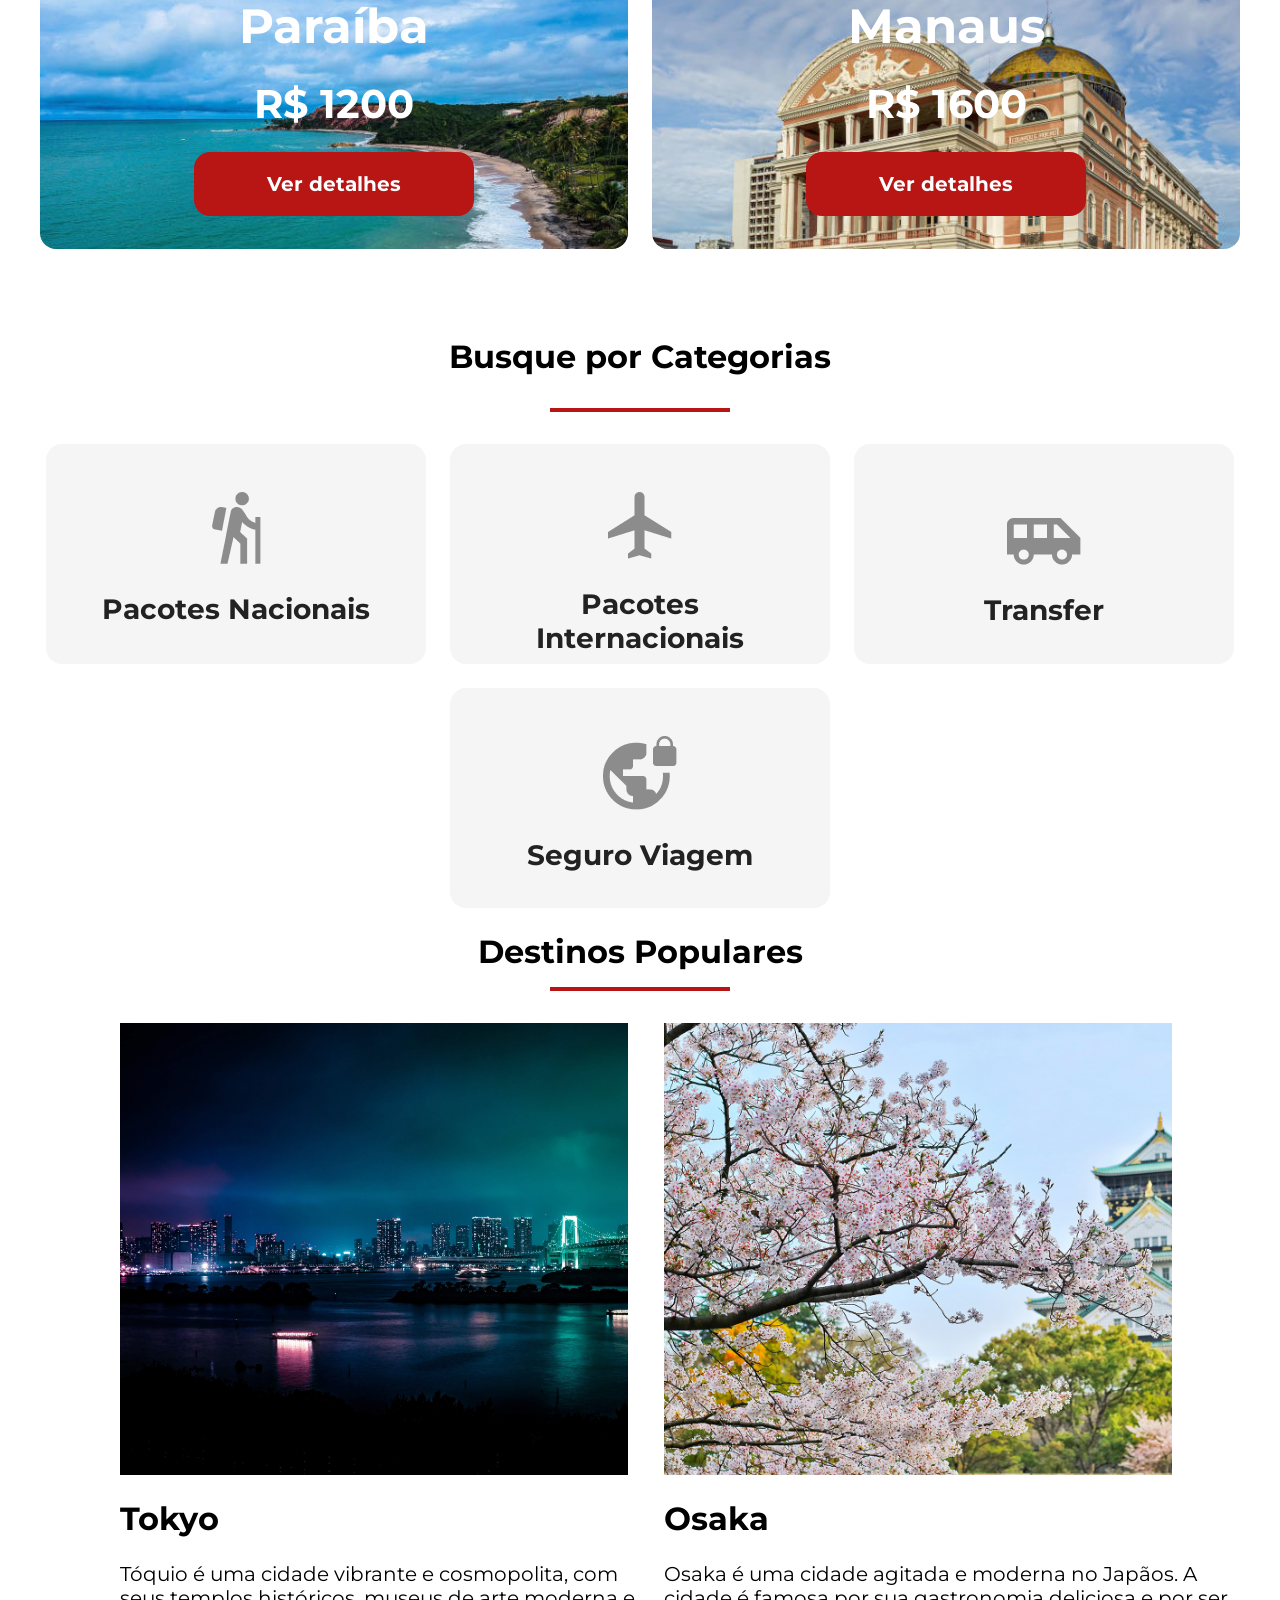
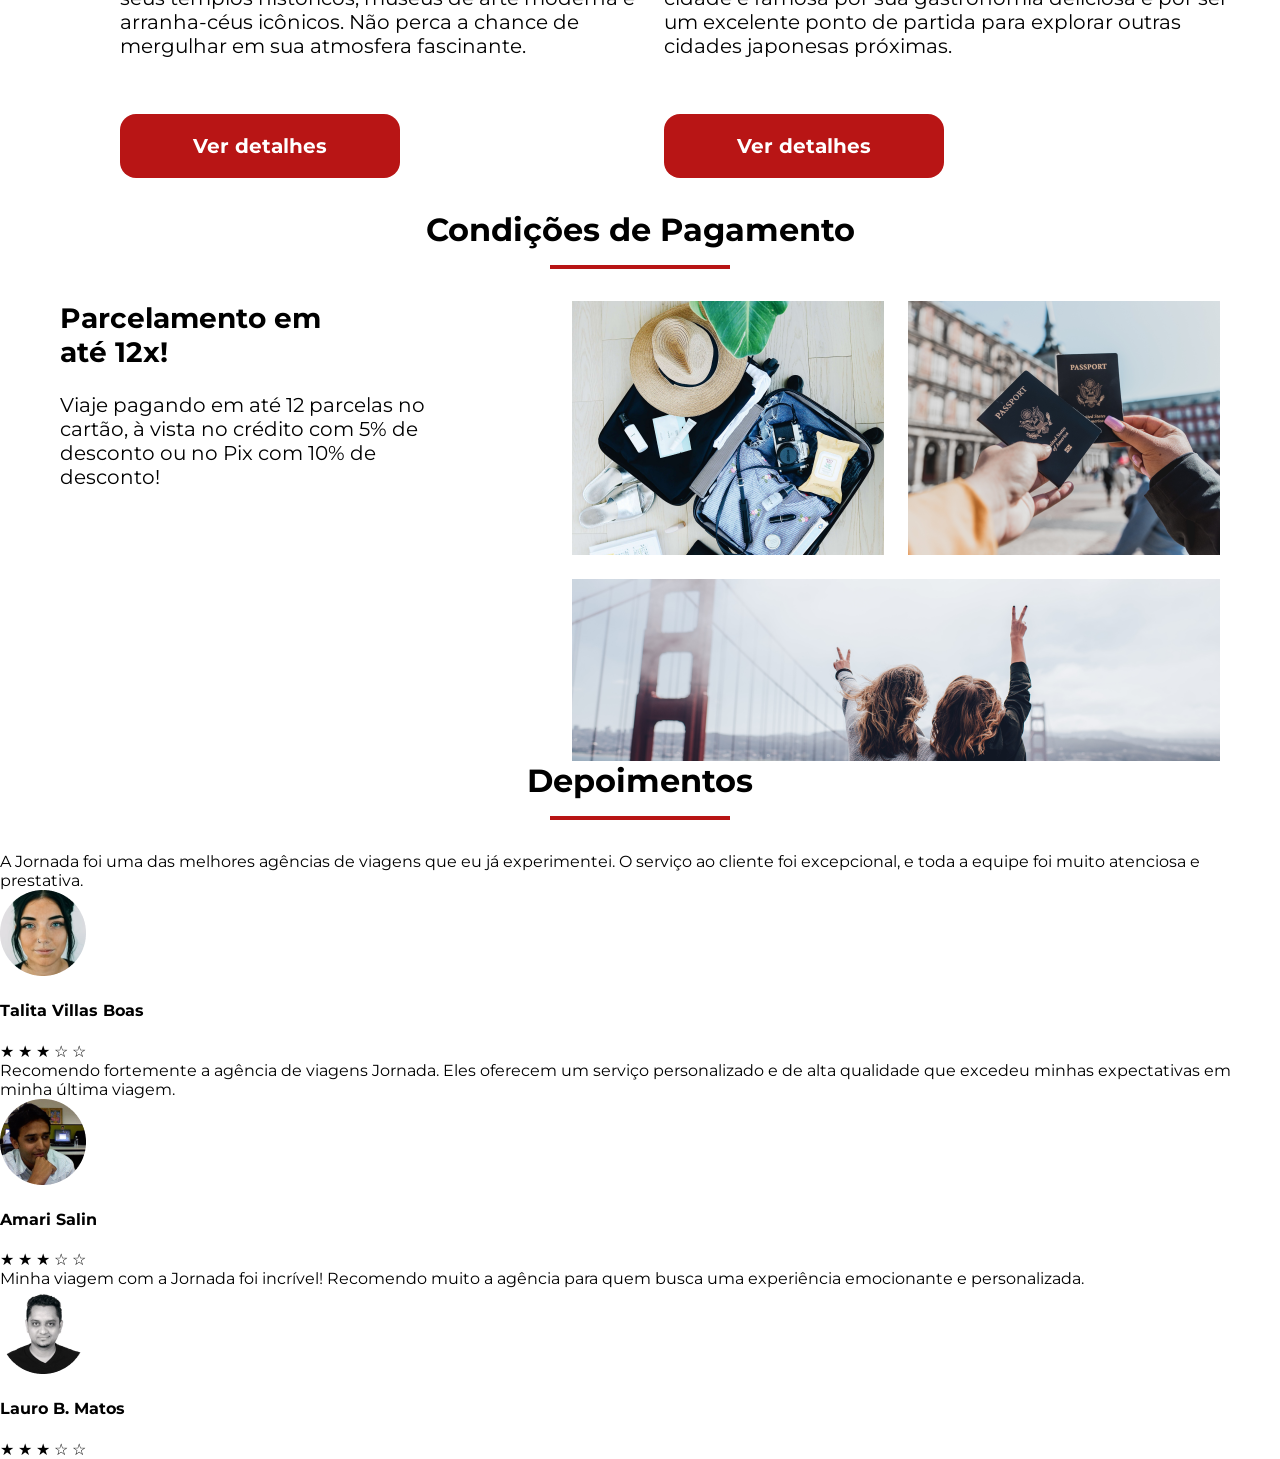
==== commit 4b0af3ba: "Estrutura html da sessao de depoimentos" ====
--- a/index.html
+++ b/index.html
@@ -228,5 +228,70 @@
         </div>
       </div>
     </section>
+
+    <section class="depoimentos">
+      <div class="section-title">
+        <h2>Depoimentos</h2>
+        <hr />
+      </div>
+      <div class="container-depoimentos">
+        <div class="depoimento1">
+          <head>
+            <p>A Jornada foi uma das melhores agências de viagens que eu já experimentei. O serviço ao cliente foi excepcional, e toda a equipe foi muito atenciosa e prestativa.</p>
+          </head>
+          <footer>
+            <img src="/img/avatar-talita.png" alt="Foto de perfil da cliente Talita">
+            <div class="profile-content">
+              <h4>Talita Villas Boas</h4>
+              <div class="star">
+                <span class="star">★</span>
+                <span class="star">★</span>
+                <span class="star">★</span>
+                <span class="star">☆</span>
+                <span class="star">☆</span>
+              </div>
+            </div>
+          </footer>
+        </div>
+
+        <div class="depoimento2">
+          <head>
+            <p>Recomendo fortemente a agência de viagens Jornada. Eles oferecem um serviço personalizado e de alta qualidade que excedeu minhas expectativas em minha última viagem.</p>
+          </head>
+          <footer>
+            <img src="/img/avatar-amari.png" alt="Foto de perfil da cliente Talita">
+            <div class="profile-content">
+              <h4>Amari Salin</h4>
+              <div class="star">
+                <span class="star">★</span>
+                <span class="star">★</span>
+                <span class="star">★</span>
+                <span class="star">☆</span>
+                <span class="star">☆</span>
+              </div>
+            </div>
+          </footer>
+        </div>
+
+        <div class="depoimento3">
+          <head>
+            <p>Minha viagem com a Jornada foi incrível! Recomendo muito a agência para quem busca uma experiência emocionante e personalizada.</p>
+          </head>
+          <footer>
+            <img src="/img/avatar-lauro.png" alt="Foto de perfil da cliente Talita">
+            <div class="profile-content">
+              <h4>Lauro B. Matos</h4>
+              <div class="star">
+                <span class="star">★</span>
+                <span class="star">★</span>
+                <span class="star">★</span>
+                <span class="star">☆</span>
+                <span class="star">☆</span>
+              </div>
+            </div>
+          </footer>
+        </div>
+      </div>
+    </section>
   </body>
 </html>
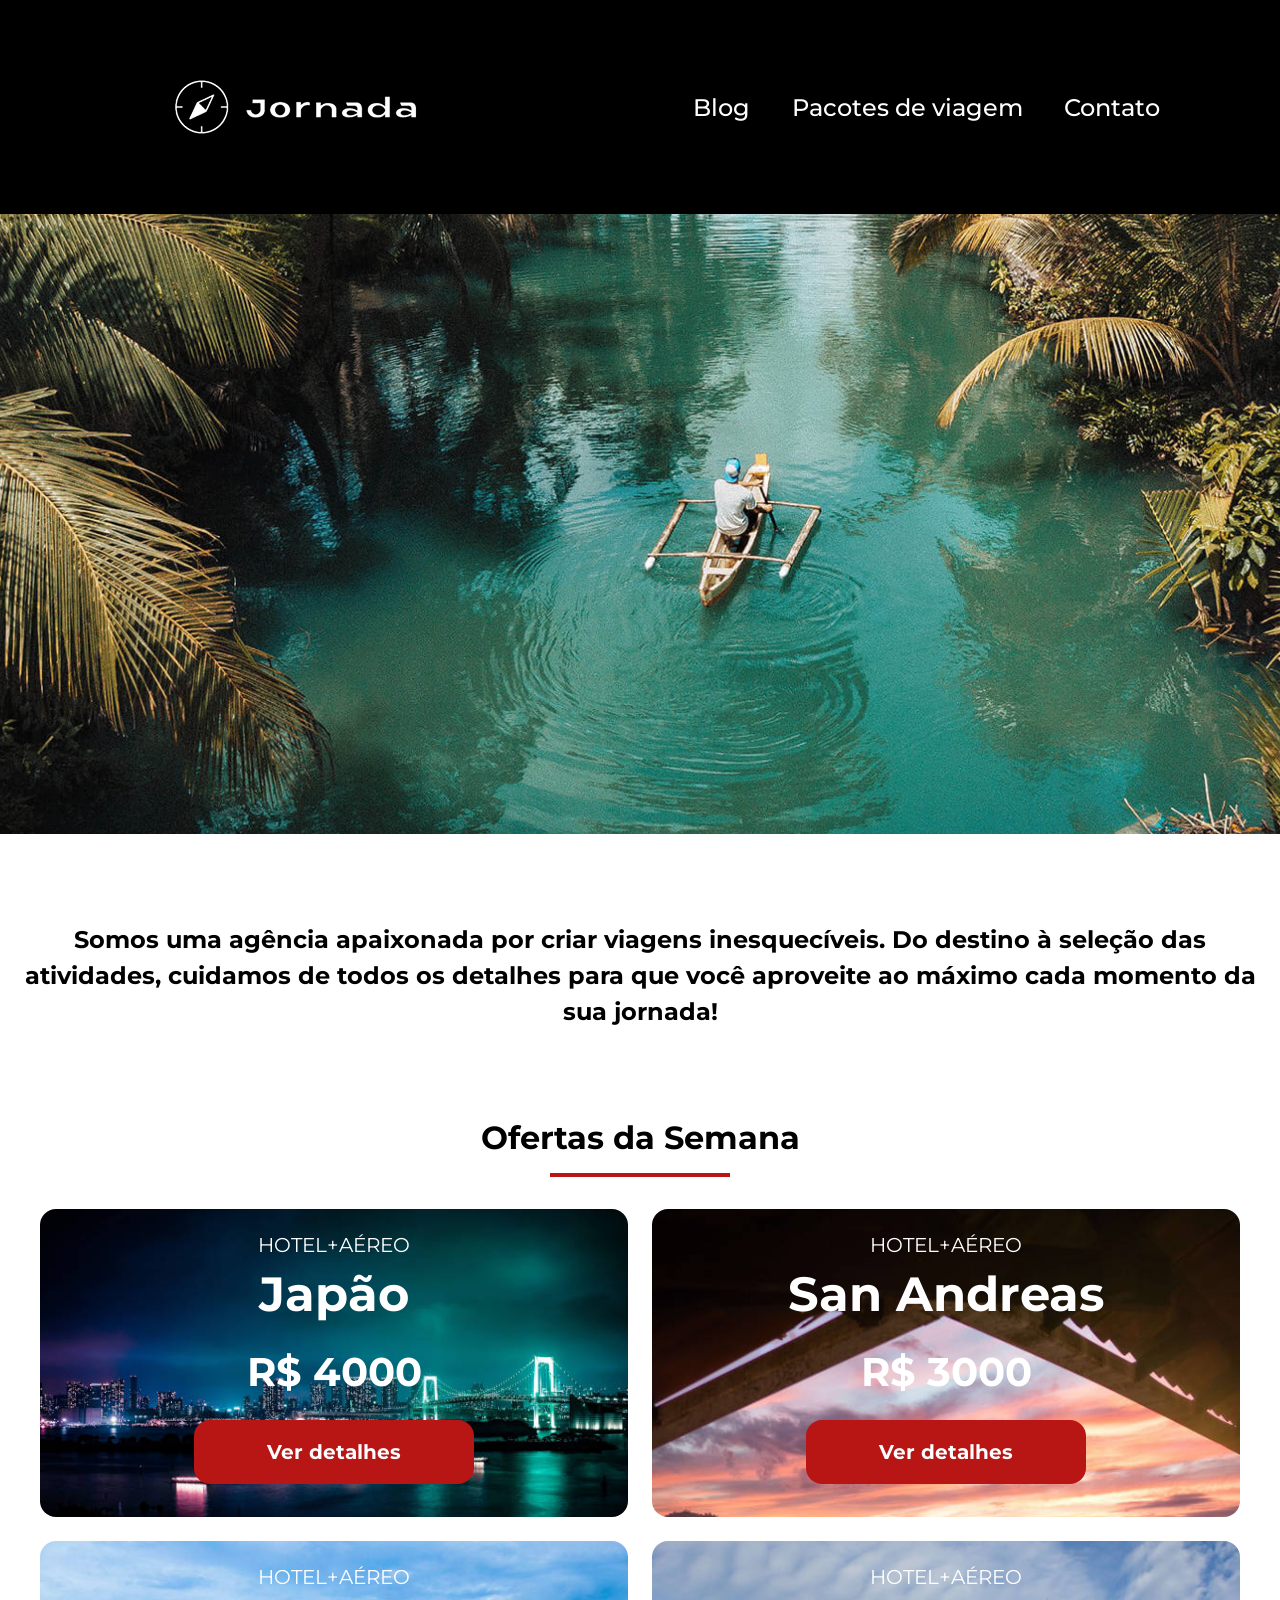
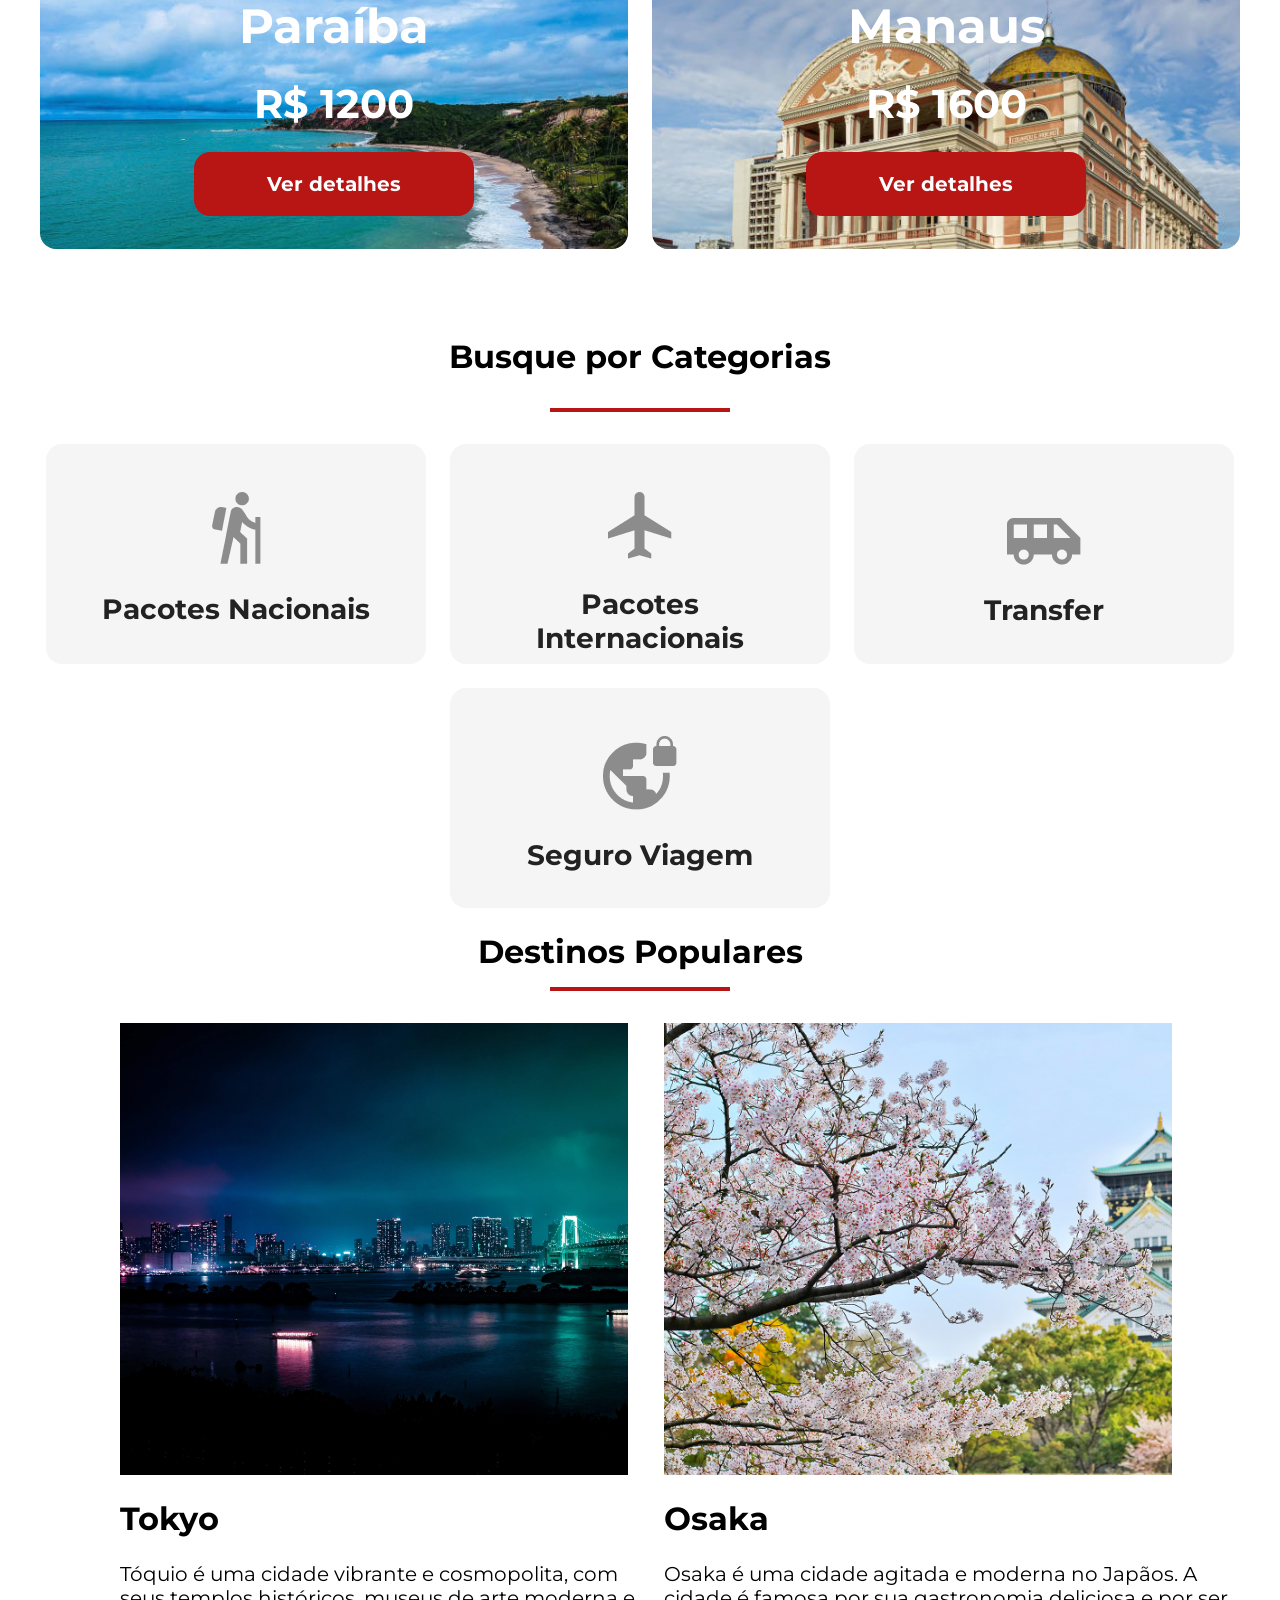
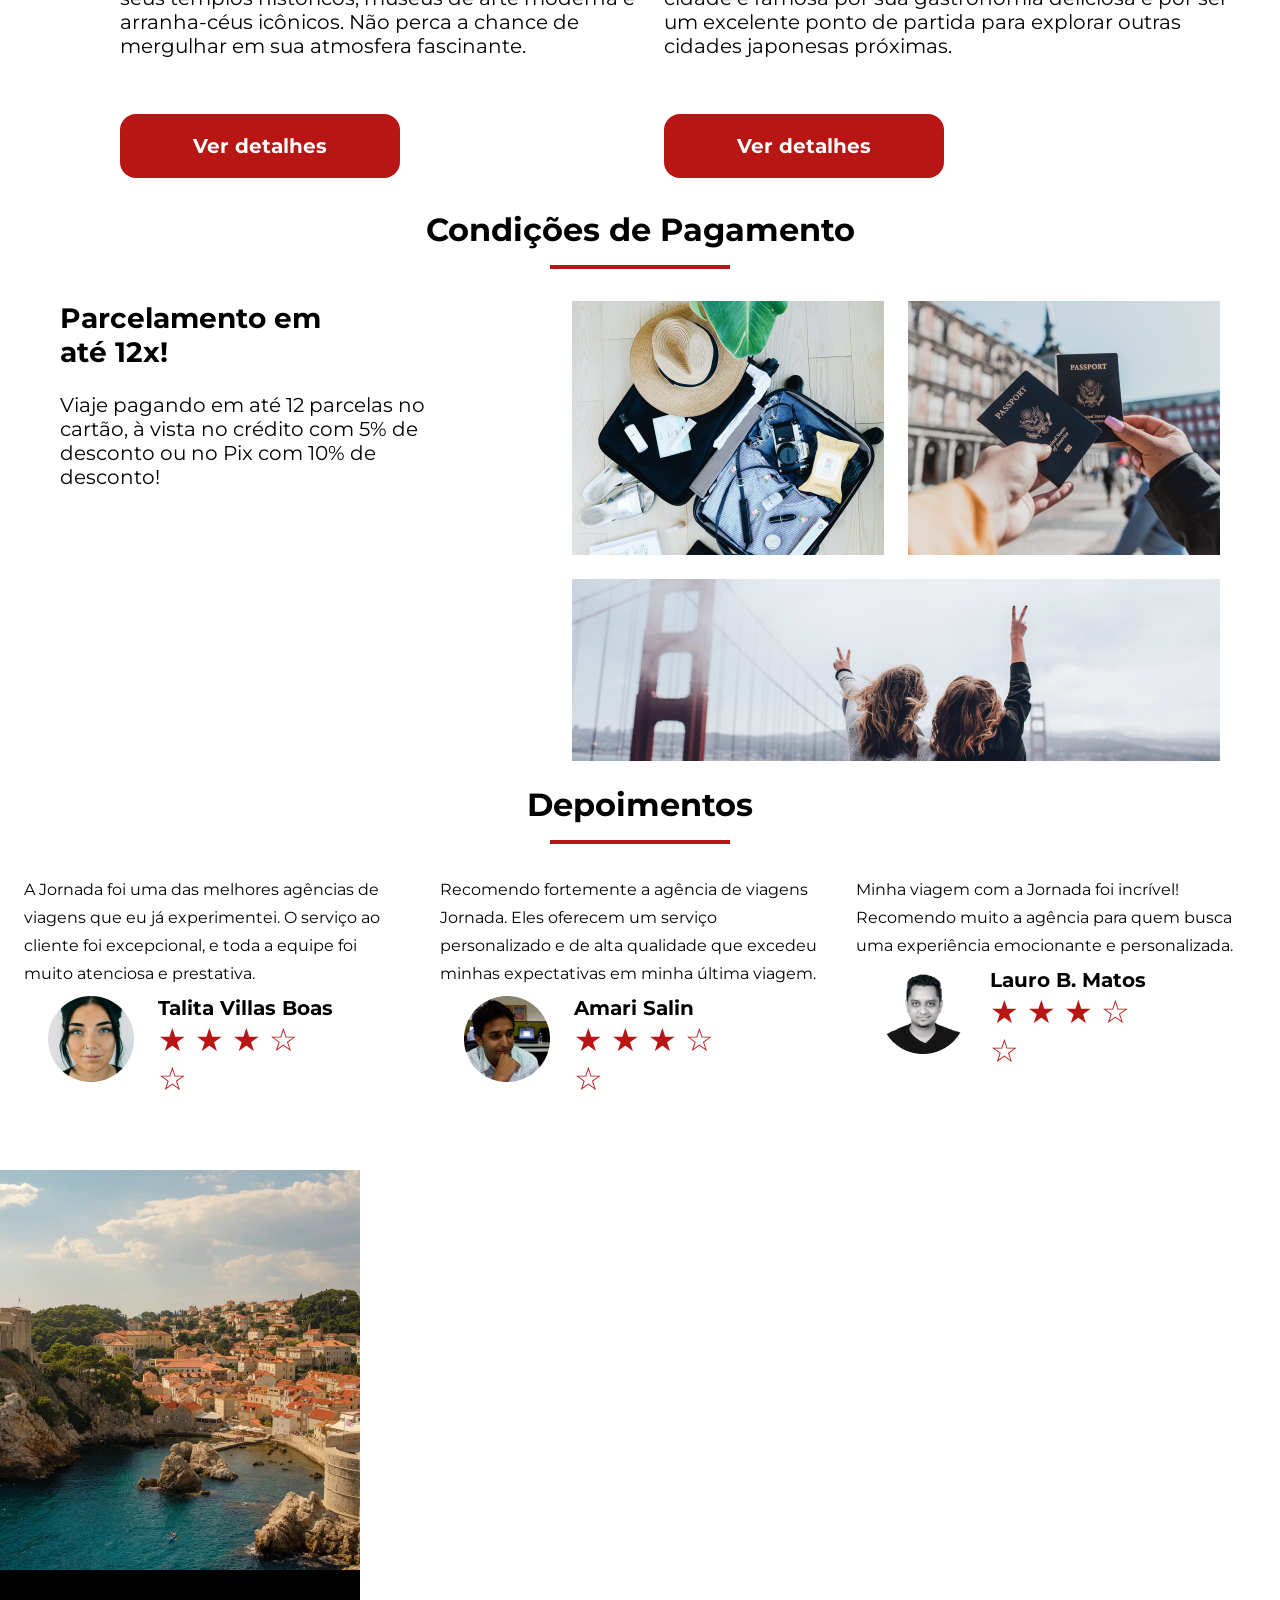
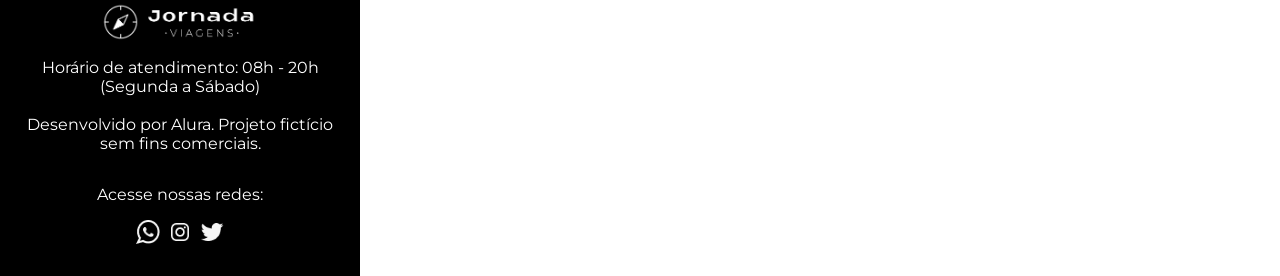
==== commit f8f25f04: "Finaliza footer mobile" ====
--- a/index.html
+++ b/index.html
@@ -293,5 +293,23 @@
         </div>
       </div>
     </section>
+
+    <section class="hero-footer">
+      
+    </section>
+
+    <footer class="footer-site">
+      <img class="logo-footer" src="img/logo-jornada-viagens-footer.png" alt="">
+      <div class="info">
+        <p>Horário de atendimento: 08h - 20h (Segunda a Sábado)</p> <br>
+        <p>Desenvolvido por Alura. Projeto fictício sem fins comerciais.</p>
+      </div>
+      <p>Acesse nossas redes:</p>
+      <div class="container-logos">
+        <img class="zap" src="img/zap-logo.png" alt="">
+        <img src="img/instagram-logo.png" alt="">
+        <img src="img/twiter-logo.png" alt="">
+      </div>
+    </footer>
   </body>
 </html>
--- a/css/style.css
+++ b/css/style.css
@@ -6,4 +6,6 @@
 @import url(offers.css);
 @import url(buscacategorias.css);
 @import url(destinations.css);
-@import url(payments.css);+@import url(payments.css);
+@import url(depoimentos.css);
+@import url(footer.css);
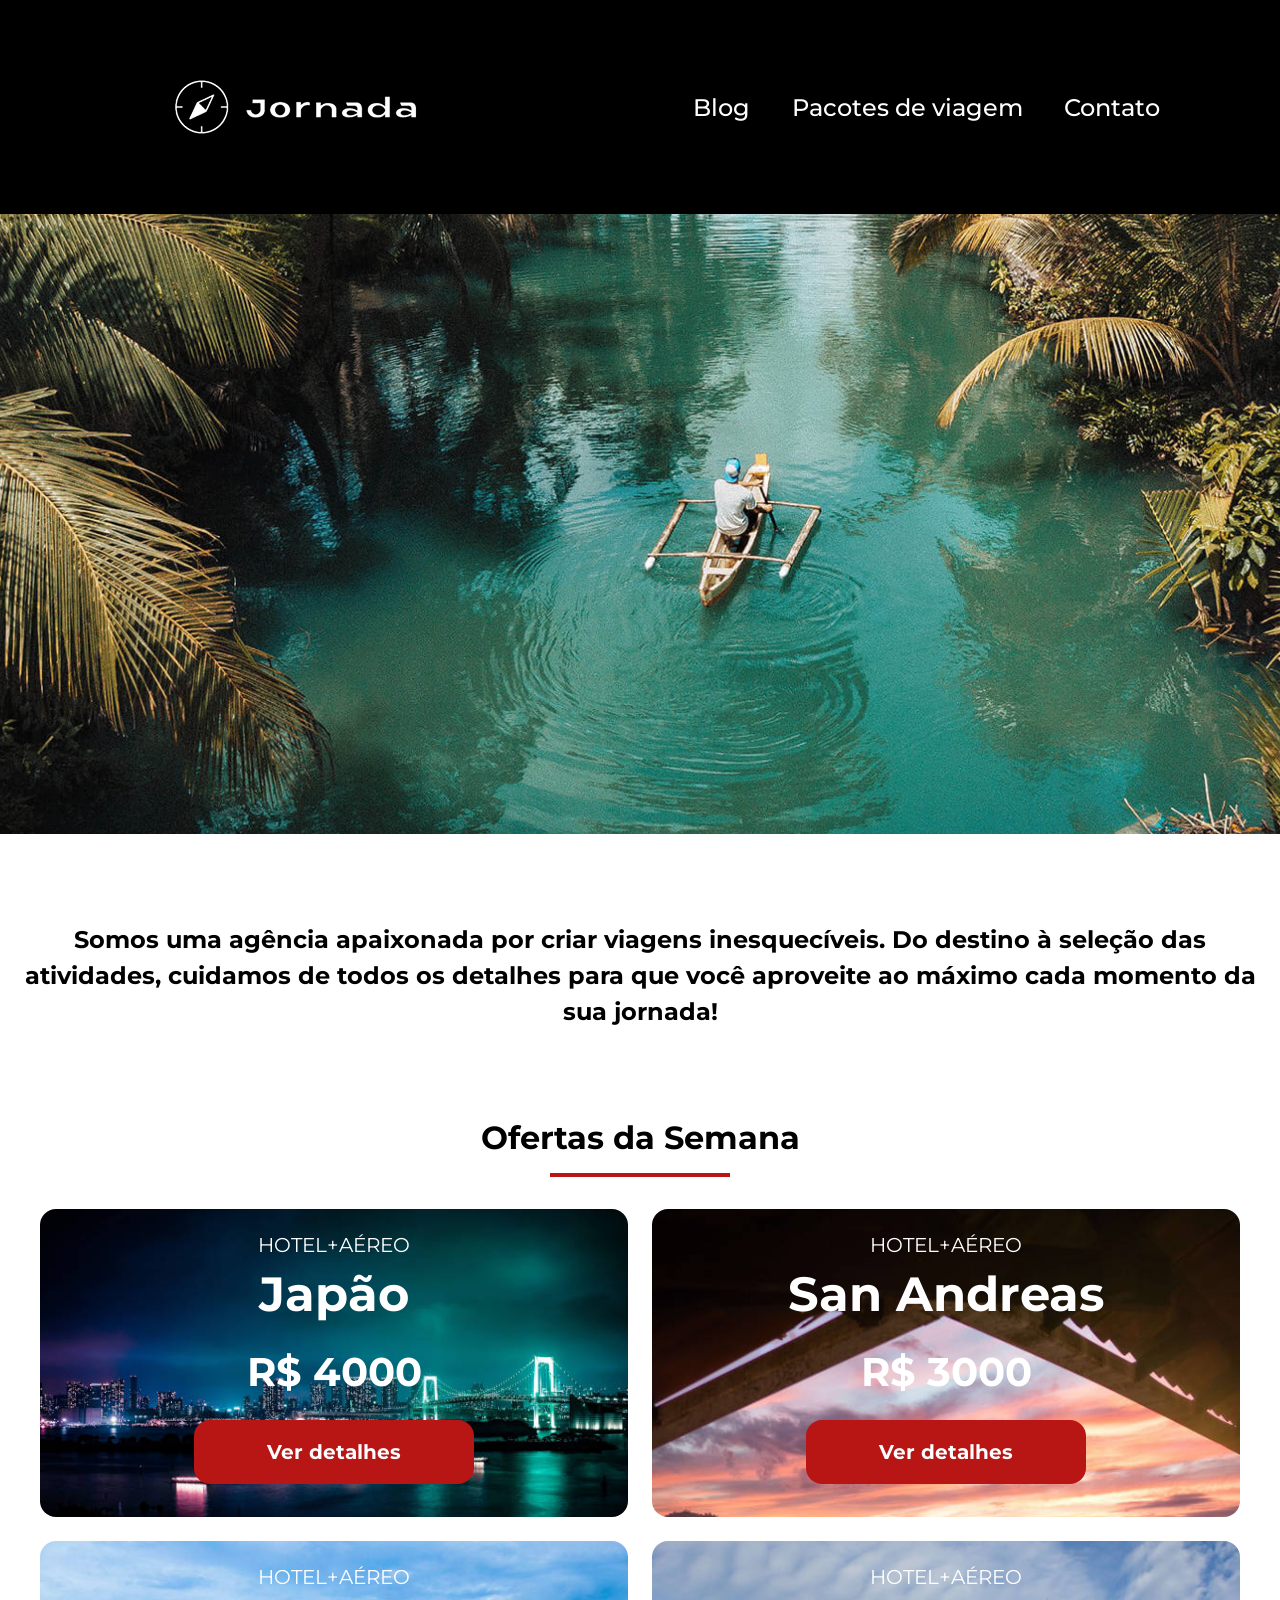
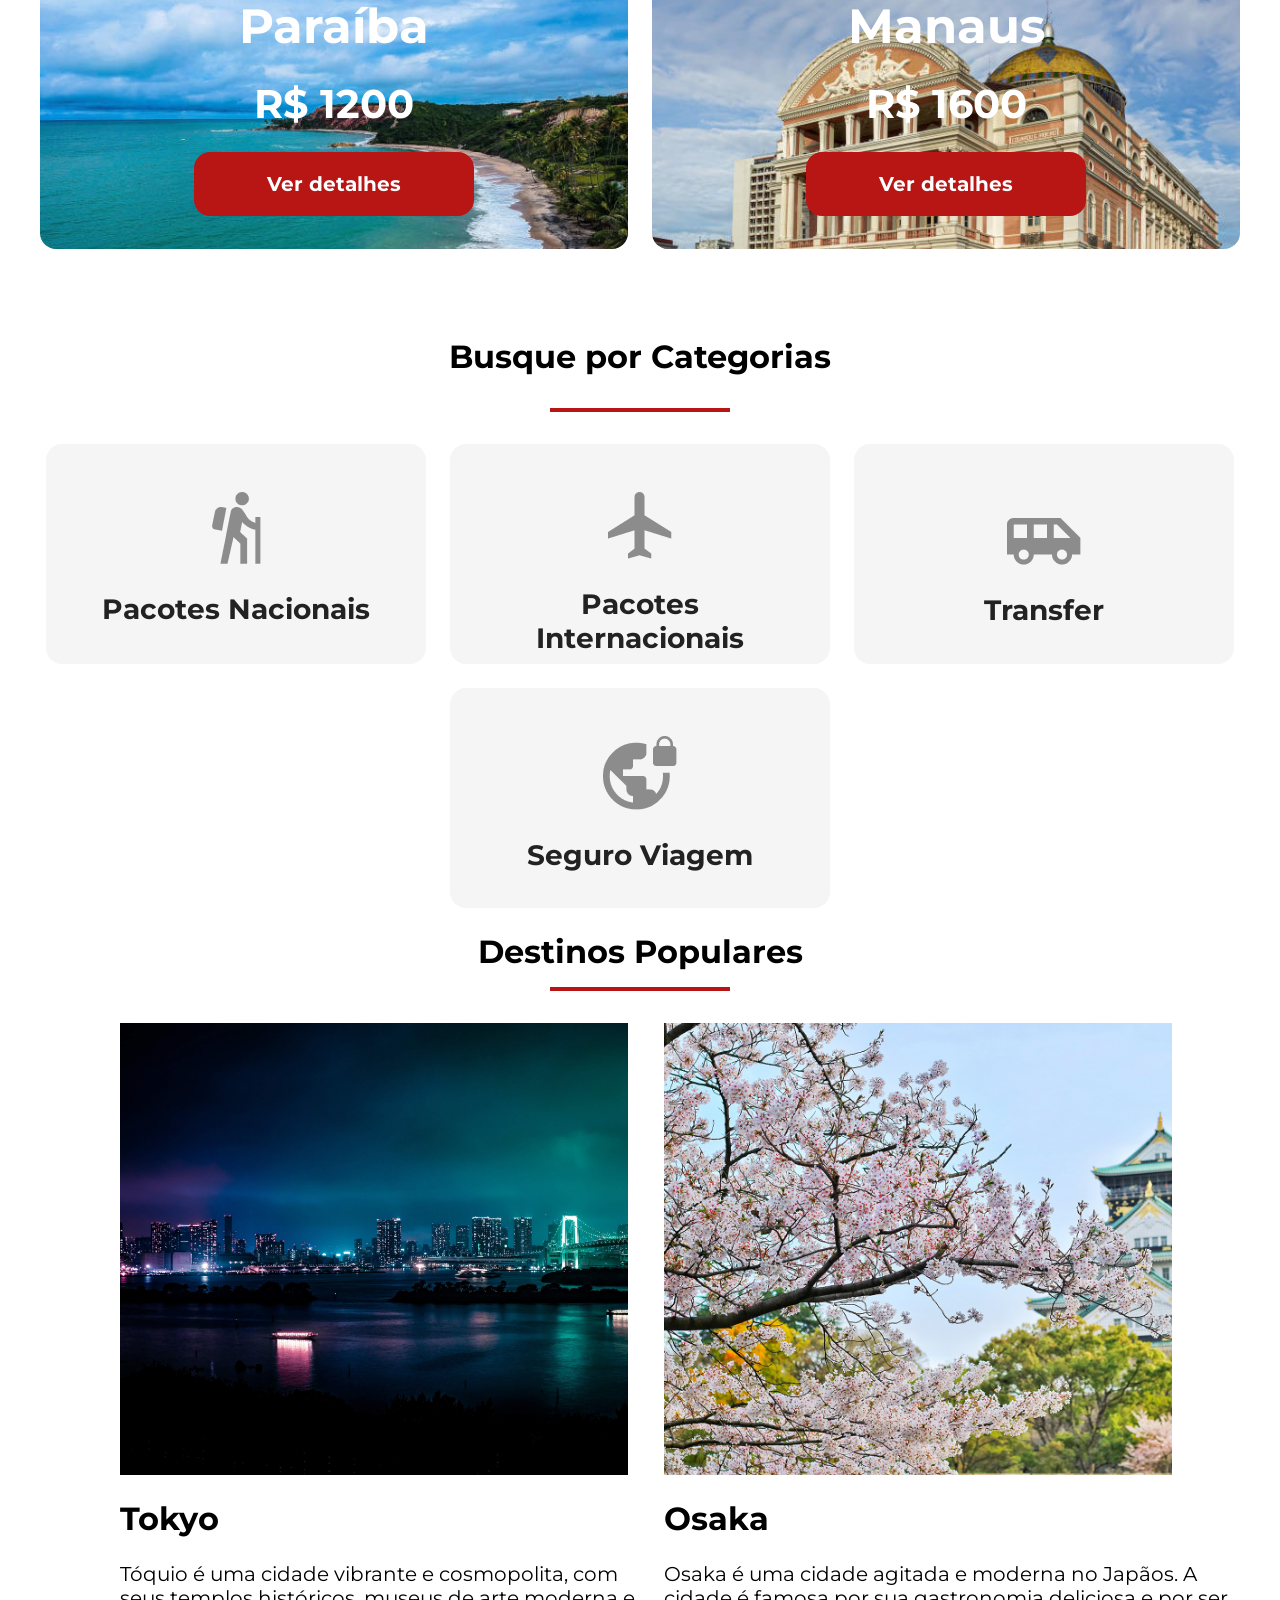
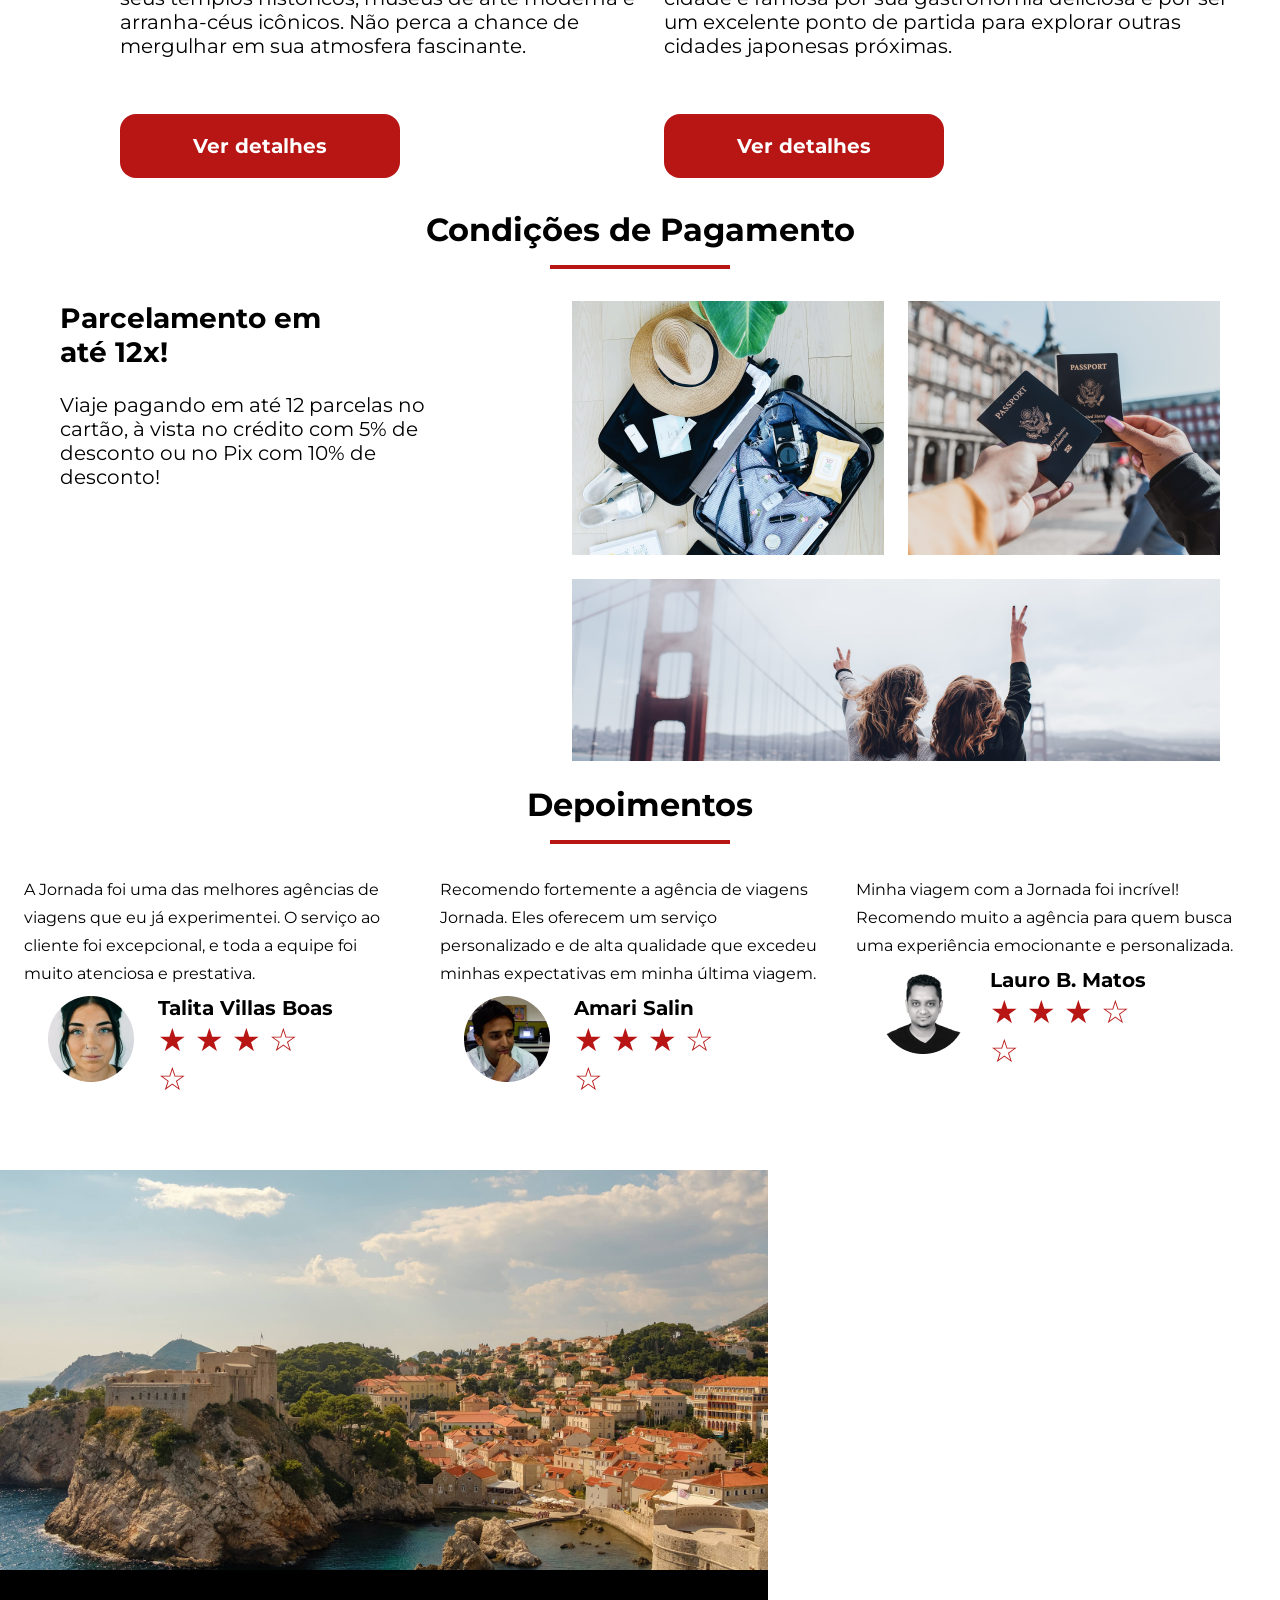
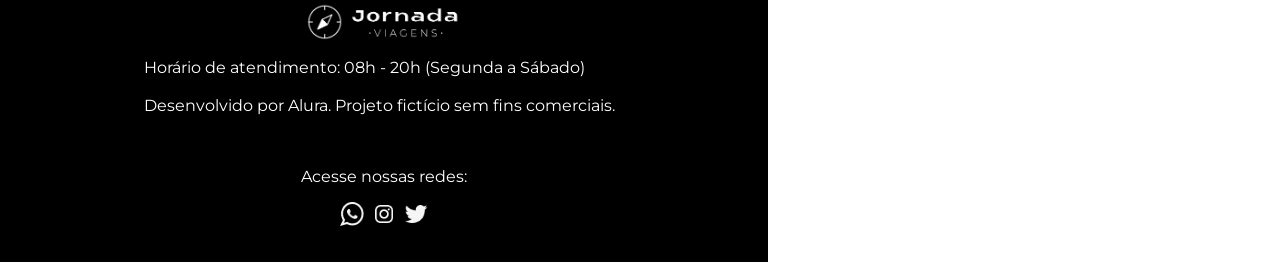
==== commit 34661d30: "FInaliza footer" ====
--- a/index.html
+++ b/index.html
@@ -299,16 +299,20 @@
     </section>
 
     <footer class="footer-site">
-      <img class="logo-footer" src="img/logo-jornada-viagens-footer.png" alt="">
-      <div class="info">
-        <p>Horário de atendimento: 08h - 20h (Segunda a Sábado)</p> <br>
-        <p>Desenvolvido por Alura. Projeto fictício sem fins comerciais.</p>
-      </div>
-      <p>Acesse nossas redes:</p>
-      <div class="container-logos">
-        <img class="zap" src="img/zap-logo.png" alt="">
-        <img src="img/instagram-logo.png" alt="">
-        <img src="img/twiter-logo.png" alt="">
+      <div class="info-logo">
+        <img class="logo-footer" src="img/logo-jornada-viagens-footer.png" alt="">
+        <div class="info">
+          <p>Horário de atendimento: 08h - 20h (Segunda a Sábado)</p> <br>
+          <p>Desenvolvido por Alura. Projeto fictício sem fins comerciais.</p>
+        </div>
+      </div>
+      <div class="info-redes">
+        <p>Acesse nossas redes:</p>
+        <div class="container-logos">
+          <a href="#" title="Entre em contato através do whatsapp"><img class="zap" src="img/zap-logo.png" alt="Logo do whatsapp"></a>
+          <a href="#" title="Acesse o instagram"><img src="img/instagram-logo.png" alt=" Logo do instagram"></a>
+          <a href="#" title="Acesse o twitter"><img src="img/twiter-logo.png" alt="Logo do twitter"></a>
+      </div>
       </div>
     </footer>
   </body>
